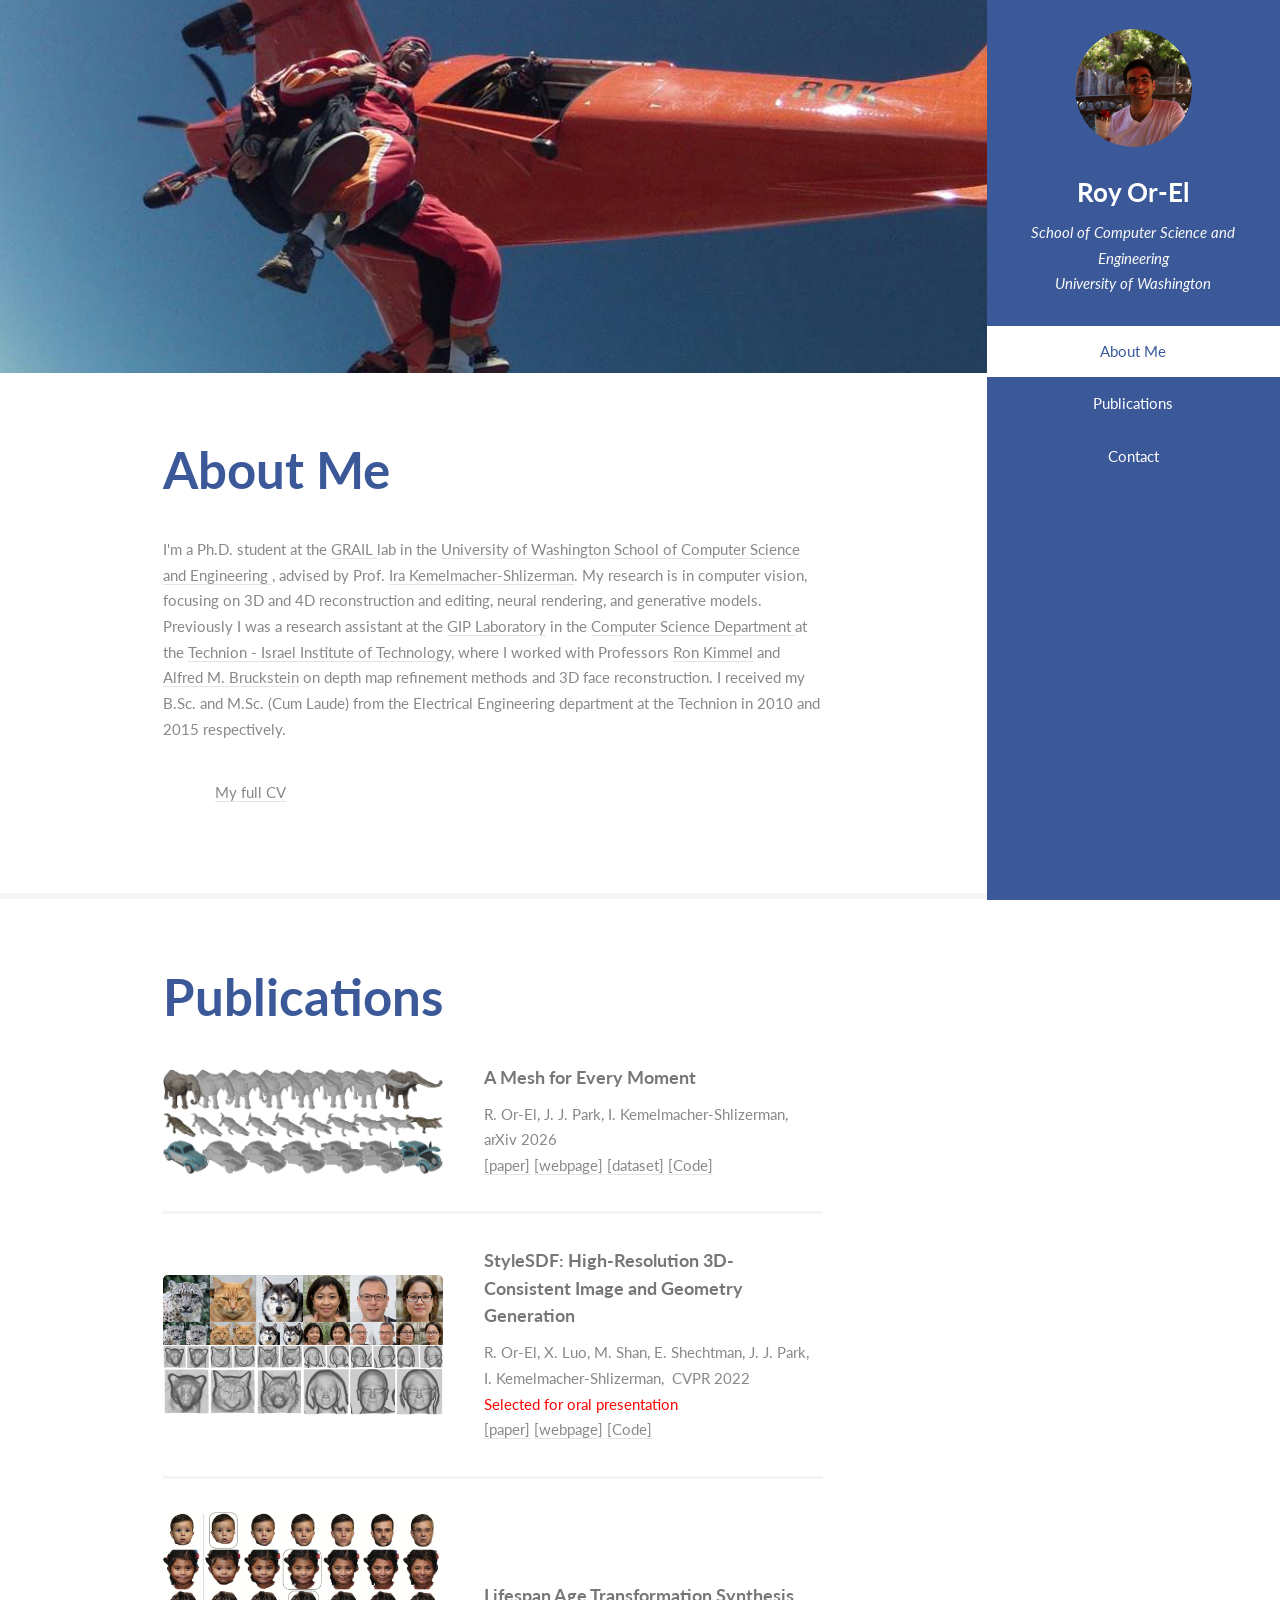
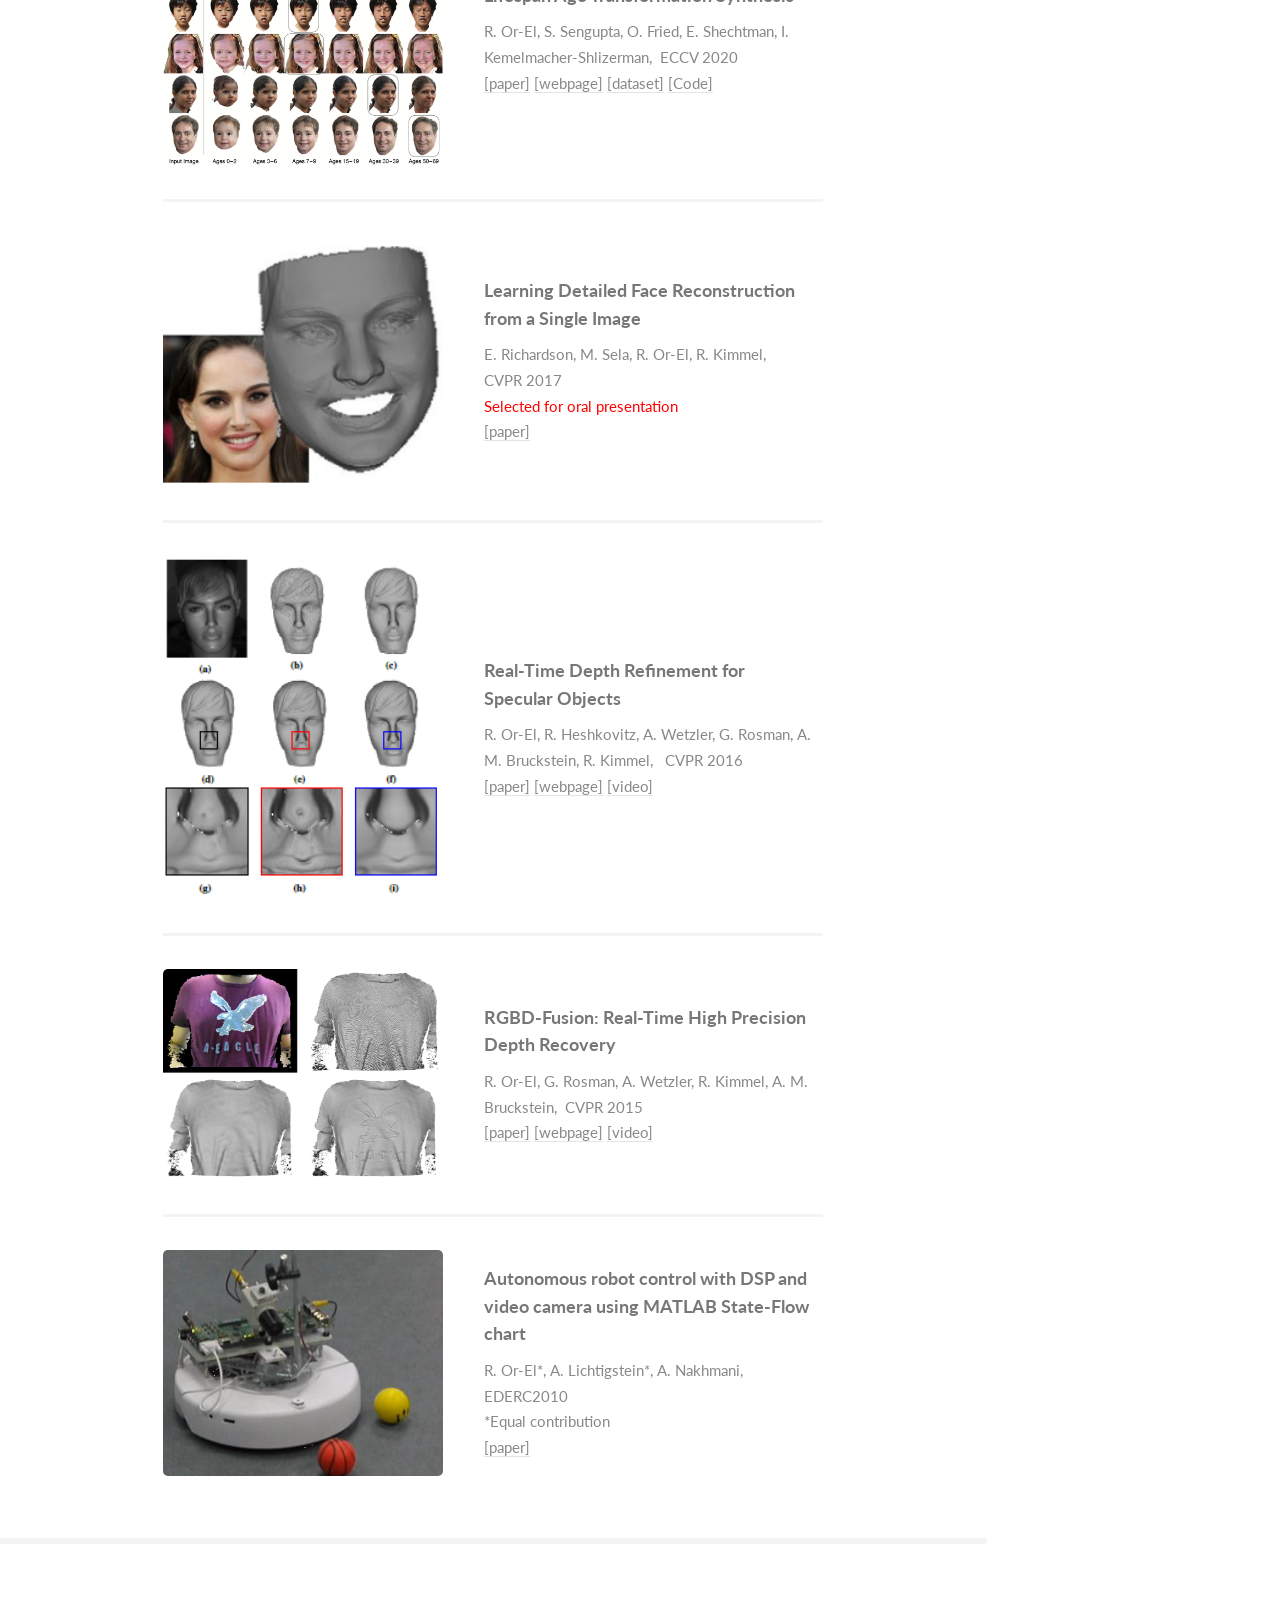
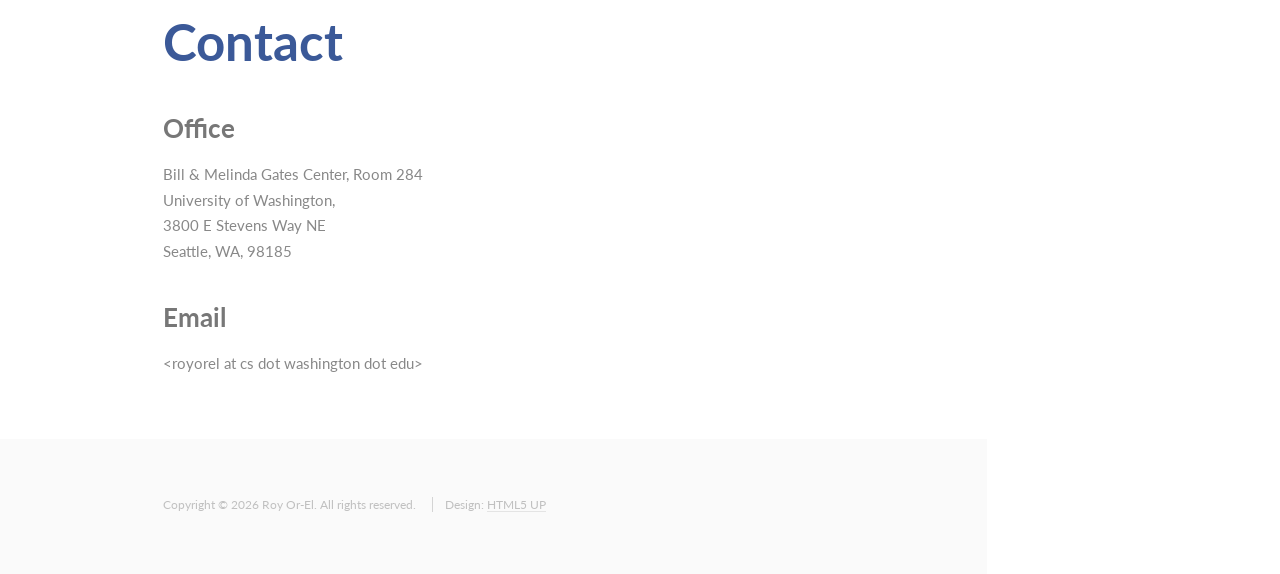
==== index.html @ 31221e4d "Personal website, moved from homes.cs.washington.edu/~royorel" ====
<!DOCTYPE HTML>
<!--
	Read Only by HTML5 UP
	html5up.net | @ajlkn
	Free for personal and commercial use under the CCA 3.0 license (html5up.net/license)
-->
<html>
	<head>
        <title>Roy Or-El</title>
        <meta charset="utf-8" />
		<meta name="viewport" content="width=device-width, initial-scale=1, user-scalable=no" />
		<link rel="stylesheet" href="assets/css/main.css" />
	</head>
    <body class="is-preload">

        <!-- Header -->
			<section id="header">
				<header>
					<span class="image avatar"><img src="images/profile2.jpg" alt="" /></span>
					<h1 id="logo"><a href="#">Roy Or-El</a></h1>
					<p>School of Computer Science and Engineering<br>
                       University of Washington</p>
				</header>
				<nav id="nav">
					<ul>
						<li><a href="#one" class="active">About Me</a></li>
                        <li><a href="#two">Publications</a></li>
                        <li><a href="#three">Contact</a></li>
					</ul>
				</nav>
				<footer>
					<ul class="icons">
                        <li><a target="_blank" href="https://twitter.com/royorel" class="icon brands fa-twitter"><span class="label">Twitter</span></a></li>
                        <li><a target="_blank" href="https://www.linkedin.com/in/roy-or-el-6ba819b3/" class="icon brands fa-linkedin"><span class="label">LinkedIn</span></a></li>
                        <li><a target="_blank" href="https://github.com/royorel" class="icon brands fa-github"><span class="label">Github</span></a></li>
					</ul>
				</footer>
			</section>

		<!-- Wrapper -->
			<div id="wrapper">

				<!-- Main -->
					<div id="main">

						<!-- One -->
							<section id="one">
                                <div class="container">
                                  <header class="major">
                                    <h2>About Me</h2>
                                  </header>
                                  <p>I'm a Ph.D. student at the <a target="_blank" href="http://grail.cs.washington.edu/">GRAIL </a> lab in the <a target="_blank" href="https://www.cs.washington.edu/">
                                    University of Washington School of Computer Science and Engineering </a>,
                                    advised by Prof. <a target="_blank" href="https://www.irakemelmacher.com/">Ira Kemelmacher-Shlizerman</a>.
                                    My research is in computer vision, focusing on 3D and 4D reconstruction and editing, neural rendering, and generative models.
                                    Previously I was a research assistant at the <a target="_blank" href="http://gip.cs.technion.ac.il/">GIP Laboratory</a>
                                    in the <a target="_blank" href="http://www.cs.technion.ac.il/">Computer Science Department </a>
                                    at the <a target="_blank" href="http://www.technion.ac.il/">Technion - Israel Institute of Technology</a>,
                                    where I worked with Professors <a target="_blank" href="http://www.cs.technion.ac.il/%7Eron/">Ron Kimmel</a>
                                    and <a target="_blank" href="http://www.cs.technion.ac.il/%7Efreddy/">Alfred M. Bruckstein</a>
                                    on depth map refinement methods and 3D face reconstruction. I received my B.Sc. and M.Sc. (Cum Laude) from the Electrical Engineering department at the
                                    Technion in 2010 and 2015 respectively.</p>
                                  <ul class="feature-icons">
                                    <li style="width: 776px;" class="fa-file-pdf-o"><a target="_blank"

                                        title="CV" href="files/roy_or_el_cv.pdf">My full CV</a></li>
                                  </ul>
                                </div>
							</section>

						<!-- Two -->
							<section id="two">
                                <div class="container">
                                  <header class="major">
                                    <h2>Publications</h2>
                                  </header>
                                  <div class="features" >
                                      <article> <a target="_blank" href="https://arxiv.org/abs/2611.34939" class="image" >
                                        <img src="images/memo.png" alt=""></a>
                                        <div class="inner">
                                          <h4> A Mesh for Every Moment</h4>
                                          <p> R. Or-El, J. J. Park, I. Kemelmacher-Shlizerman,&nbsp; arXiv 2026 &#13;&#10;<br>
                                            <a target="_blank" title="paper" href="https://arxiv.org/abs/2611.34939">[paper]</a>
                                            <a target="_blank" title="Webpage" href="https://memo-4d.github.io/">[webpage]</a>
                                            <a target="_blank" title="Dataset" href="https://github.com/royorel/Blender-Moments">[dataset]</a>
                                            <a target="_blank" title="Code" href="https://github.com/royorel/MEMO">[Code]</a>
                                          </p>
                                        </div>
                                      </article>

                                      <article> <a target="_blank" href="files/stylesdf.pdf" class="image" >
                                        <img src="images/stylesdf.png" alt=""></a>
                                        <div class="inner">
                                          <h4> StyleSDF: High-Resolution 3D-Consistent Image and Geometry Generation</h4>
                                          <p> R. Or-El, X. Luo, M. Shan, E. Shechtman, J. J. Park, I. Kemelmacher-Shlizerman,&nbsp; CVPR 2022 &#13;&#10;<br>
											  <span style="color:#FF0000">Selected for oral presentation</span> <br>
                                            <a target="_blank" title="paper" href="files/stylesdf.pdf">[paper]</a>
                                            <a target="_blank" title="Webpage" href="https://stylesdf.github.io/">[webpage]</a>
                                            <a target="_blank" title="Code" href="https://github.com/royorel/StyleSDF">[Code]</a>
                                          </p>
                                        </div>
                                      </article>

                                      <article> <a target="_blank" href="files/Lifespan_Age_Transformation_Synthesis.pdf" class="image" >
                                        <img src="images/age_synthesis.png" alt=""></a>
                                        <div class="inner">
                                          <h4> Lifespan Age Transformation Synthesis</h4>
                                          <p> R. Or-El, S. Sengupta, O. Fried, E. Shechtman, I. Kemelmacher-Shlizerman,&nbsp; ECCV 2020 &#13;&#10;<br>
                                            <a target="_blank" title="paper" href="files/Lifespan_Age_Transformation_Synthesis.pdf">[paper]</a>
                                            <a target="_blank" title="Webpage" href="https://grail.cs.washington.edu/projects/lifespan_age_transformation_synthesis/">[webpage]</a>
                                            <a target="_blank" title="Dataset" href="https://github.com/royorel/FFHQ-Aging-Dataset">[dataset]</a>
                                            <a target="_blank" title="Code" href="https://github.com/royorel/Lifespan_Age_Transformation_Synthesis">[Code]</a>
                                          </p>
                                        </div>
                                      </article>

                                    <article> <a target="_blank" href="files/learning-detailed-face_cvpr.pdf" class="image" >
                                      <img src="images/learning-detailed-face_cvpr.png" alt=""></a>
                                      <div class="inner">
                                        <h4> Learning Detailed Face Reconstruction from a Single Image</h4>
                                        <p> E. Richardson, M. Sela, R. Or-El, R. Kimmel, &nbsp; CVPR 2017 &#13;&#10;<br>
                                          <span style="color:#FF0000">Selected for oral presentation</span> <br>
                                          <a target="_blank" title="paper" href="files/learning-detailed-face_cvpr.pdf">[paper]</a>
                                        </p>
                                      </div>
                                    </article>
                                    <article> <a target="_blank" href="files/specular_depth_refinement.pdf" class="image">
                                      <img src="images/specular_depth_refinement.png" alt=""></a>
                                      <div class="inner">
                                        <h4> Real-Time Depth Refinement for Specular Objects</h4>
                                        <p> R. Or-El, R. Heshkovitz, A. Wetzler, G. Rosman, A. M. Bruckstein, R.
                                          Kimmel, &nbsp; CVPR 2016<br>
                                          <a target="_blank" title="paper" href="files/specular_depth_refinement.pdf">[paper]</a>
                                          <a target="_blank" title="Webpage" href="https://cs.technion.ac.il/%7Eroyorel/specular_depth_refinement.html">[webpage]</a>
                                          <a target="_blank" title="Video" href="https://www.youtube.com/watch?v=hoIKMitKom0">[video]</a>
                                        </p>
                                      </div>
                                    </article>
                                    <article> <a target="_blank" href="files/0577.pdf" class="image">
                                      <img src="images/rgbd_fusion.png" alt=""></a>
                                      <div class="inner">
                                        <h4> RGBD-Fusion: Real-Time High Precision Depth Recovery</h4>
                                        <p> R. Or-El, G. Rosman, A. Wetzler, R. Kimmel, A. M. Bruckstein,&nbsp; CVPR 2015<br>
                                          <a target="_blank" title="paper" href="files/0577.pdf">[paper]</a>
                                          <a target="_blank" title="Webpage" href="https://cs.technion.ac.il/%7Eroyorel/rgbd_fusion.html">[webpage]</a>
                                          <a target="_blank" title="Video" href="https://www.youtube.com/watch?v=5nLnOTyrd-s">[video]</a>
                                        </p>
                                      </div>
                                    </article>
                                    <article> <a target="_blank" href="files/Autonomous_Robot_Control.pdf" class="image">
                                      <img src="images/robot.png" alt=""></a>
                                      <div class="inner">
                                        <h4> Autonomous robot control with DSP and video camera using MATLAB State-Flow chart</h4>
                                        <p> R. Or-El*, A. Lichtigstein*, A. Nakhmani,&nbsp; EDERC2010<br>
                                          *Equal contribution<br>
                                          <a target="_blank" href="files/Autonomous_Robot_Control.pdf">[paper]</a>
                                        </p>
                                      </div>
                                    </article>
                                  </div>
                                </div>
							</section>

						<!-- Three -->
							<section id="three">
                                <div class="container">
                                  <header class="major">
                                    <h2>Contact</h2>
                                  </header>
                                  <h3>Office</h3>
                                  <p>Bill & Melinda Gates Center, Room 284<br>
                                    University of Washington,<br>
                                    3800 E Stevens Way NE<br>
                                    Seattle, WA, 98185 <br>
                                  <h3>Email</h3>
                                  <p>&lt;royorel at cs dot washington dot edu&gt;<br>
                                </div>
							</section>
					</div>

				<!-- Footer -->
					<section id="footer">
						<div class="container">
							<ul class="copyright">
								<li>Copyright © 2026 Roy Or-El. All rights reserved.</li>
                                <li>Design: <a href="http://html5up.net">HTML5 UP</a></li>
							</ul>
						</div>
					</section>

			</div>

		<!-- Scripts -->
			<script src="assets/js/jquery.min.js"></script>
			<script src="assets/js/jquery.scrollex.min.js"></script>
			<script src="assets/js/jquery.scrolly.min.js"></script>
			<script src="assets/js/browser.min.js"></script>
			<script src="assets/js/breakpoints.min.js"></script>
			<script src="assets/js/util.js"></script>
			<script src="assets/js/main.js"></script>

	</body>
</html>
---- assets/css/main.css ----
@import url("fontawesome-all.min.css");
@import url("https://fonts.googleapis.com/css?family=Lato:400,400italic,700,700italic|Source+Code+Pro:400");

/*
	Read Only by HTML5 UP
	html5up.net | @ajlkn
	Free for personal and commercial use under the CCA 3.0 license (html5up.net/license)
*/

html, body, div, span, applet, object,
iframe, h1, h2, h3, h4, h5, h6, p, blockquote,
pre, a, abbr, acronym, address, big, cite,
code, del, dfn, em, img, ins, kbd, q, s, samp,
small, strike, strong, sub, sup, tt, var, b,
u, i, center, dl, dt, dd, ol, ul, li, fieldset,
form, label, legend, table, caption, tbody,
tfoot, thead, tr, th, td, article, aside,
canvas, details, embed, figure, figcaption,
footer, header, hgroup, menu, nav, output, ruby,
section, summary, time, mark, audio, video {
	margin: 0;
	padding: 0;
	border: 0;
	font-size: 100%;
	font: inherit;
	vertical-align: baseline;}

article, aside, details, figcaption, figure,
footer, header, hgroup, menu, nav, section {
	display: block;}

body {
	line-height: 1;
}

ol, ul {
	list-style: none;
}

blockquote, q {
	quotes: none;
}

	blockquote:before, blockquote:after, q:before, q:after {
		content: '';
		content: none;
	}

table {
	border-collapse: collapse;
	border-spacing: 0;
}

body {
	-webkit-text-size-adjust: none;
}

mark {
	background-color: transparent;
	color: inherit;
}

input::-moz-focus-inner {
	border: 0;
	padding: 0;
}

input, select, textarea {
	-moz-appearance: none;
	-webkit-appearance: none;
	-ms-appearance: none;
	appearance: none;
}

/* Basic */

	html {
		box-sizing: border-box;
	}

	*, *:before, *:after {
		box-sizing: inherit;
	}

	body {
		background: #fff;
	}

		body.is-preload *, body.is-preload *:before, body.is-preload *:after {
			-moz-animation: none !important;
			-webkit-animation: none !important;
			-ms-animation: none !important;
			animation: none !important;
			-moz-transition: none !important;
			-webkit-transition: none !important;
			-ms-transition: none !important;
			transition: none !important;
		}

	body, input, select, textarea {
		color: #888;
		font-family: "Lato", sans-serif;
		font-size: 16pt;
		font-weight: 400;
		line-height: 1.75em;
	}

	a {
		-moz-transition: color 0.2s ease-in-out, border-color 0.2s ease-in-out;
		-webkit-transition: color 0.2s ease-in-out, border-color 0.2s ease-in-out;
		-ms-transition: color 0.2s ease-in-out, border-color 0.2s ease-in-out;
		transition: color 0.2s ease-in-out, border-color 0.2s ease-in-out;
		border-bottom: solid 1px #e4e4e4;
		color: inherit;
		text-decoration: none;
	}

		a:hover {
			border-bottom-color: transparent;
			color: #3b5998 !important; /*#4acaa8*/
		}

	strong, b {
		color: #777;
		font-weight: 700;
	}

	em, i {
		font-style: italic;
	}

	p {
		margin: 0 0 2.25em 0;
	}

	h1, h2, h3, h4, h5, h6 {
		color: #777;
		font-weight: 700;
		line-height: 1em;
		margin: 0 0 0.5625em 0;
	}

		h1 a, h2 a, h3 a, h4 a, h5 a, h6 a {
			border: 0;
			color: inherit;
			text-decoration: none;
		}

	h2 {
		font-size: 2em;
		line-height: 1.5em;
	}

	h3 {
		font-size: 1.75em;
		line-height: 1.5em;
	}

	h4 {
		font-size: 1.25em;
		line-height: 1.5em;
	}

	h5 {
		font-size: 0.9em;
		line-height: 1.5em;
	}

	h6 {
		font-size: 0.7em;
		line-height: 1.5em;
	}

	sub {
		font-size: 0.8em;
		position: relative;
		top: 0.5em;
	}

	sup {
		font-size: 0.8em;
		position: relative;
		top: -0.5em;
	}

	hr {
		border: 0;
		border-bottom: solid 2px #f4f4f4;
		margin: 2.25em 0;
	}

		hr.major {
			margin: 3.375em 0;
		}

	blockquote {
		border-left: solid 8px #e4e4e4;
		font-style: italic;
		margin: 0 0 2.25em 0;
		padding: 0.5em 0 0.5em 2em;
	}

	code {
		background: #555;
		border-radius: 5px;
		color: #fff;
		font-family: "Source Code Pro", monospace;
		font-size: 0.9em;
		margin: 0 0.25em;
		padding: 0.25em 0.65em;
	}

	pre {
		font-family: "Source Code Pro", monospace;
		font-size: 0.9em;
		margin: 0 0 2.25em 0;
	}

		pre code {
			-webkit-overflow-scrolling: touch;
			display: block;
			line-height: 1.5em;
			overflow-x: auto;
			padding: 1em 1.5em;
		}

	.align-left {
		text-align: left;
	}

	.align-center {
		text-align: center;
	}

	.align-right {
		text-align: right;
	}

/* Row */

	.row {
		display: flex;
		flex-wrap: wrap;
		box-sizing: border-box;
		align-items: stretch;
	}

		.row > * {
			box-sizing: border-box;
		}

		.row.gtr-uniform > * > :last-child {
			margin-bottom: 0;
		}

		.row.aln-left {
			justify-content: flex-start;
		}

		.row.aln-center {
			justify-content: center;
		}

		.row.aln-right {
			justify-content: flex-end;
		}

		.row.aln-top {
			align-items: flex-start;
		}

		.row.aln-middle {
			align-items: center;
		}

		.row.aln-bottom {
			align-items: flex-end;
		}

		.row > .imp {
			order: -1;
		}

		.row > .col-1 {
			width: 8.33333%;
		}

		.row > .off-1 {
			margin-left: 8.33333%;
		}

		.row > .col-2 {
			width: 16.66667%;
		}

		.row > .off-2 {
			margin-left: 16.66667%;
		}

		.row > .col-3 {
			width: 25%;
		}

		.row > .off-3 {
			margin-left: 25%;
		}

		.row > .col-4 {
			width: 33.33333%;
		}

		.row > .off-4 {
			margin-left: 33.33333%;
		}

		.row > .col-5 {
			width: 41.66667%;
		}

		.row > .off-5 {
			margin-left: 41.66667%;
		}

		.row > .col-6 {
			width: 50%;
		}

		.row > .off-6 {
			margin-left: 50%;
		}

		.row > .col-7 {
			width: 58.33333%;
		}

		.row > .off-7 {
			margin-left: 58.33333%;
		}

		.row > .col-8 {
			width: 66.66667%;
		}

		.row > .off-8 {
			margin-left: 66.66667%;
		}

		.row > .col-9 {
			width: 75%;
		}

		.row > .off-9 {
			margin-left: 75%;
		}

		.row > .col-10 {
			width: 83.33333%;
		}

		.row > .off-10 {
			margin-left: 83.33333%;
		}

		.row > .col-11 {
			width: 91.66667%;
		}

		.row > .off-11 {
			margin-left: 91.66667%;
		}

		.row > .col-12 {
			width: 100%;
		}

		.row > .off-12 {
			margin-left: 100%;
		}

		.row.gtr-0 {
			margin-top: 0;
			margin-left: 0em;
		}

			.row.gtr-0 > * {
				padding: 0 0 0 0em;
			}

			.row.gtr-0.gtr-uniform {
				margin-top: 0em;
			}

				.row.gtr-0.gtr-uniform > * {
					padding-top: 0em;
				}

		.row.gtr-25 {
			margin-top: 0;
			margin-left: -0.5em;
		}

			.row.gtr-25 > * {
				padding: 0 0 0 0.5em;
			}

			.row.gtr-25.gtr-uniform {
				margin-top: -0.5em;
			}

				.row.gtr-25.gtr-uniform > * {
					padding-top: 0.5em;
				}

		.row.gtr-50 {
			margin-top: 0;
			margin-left: -1em;
		}

			.row.gtr-50 > * {
				padding: 0 0 0 1em;
			}

			.row.gtr-50.gtr-uniform {
				margin-top: -1em;
			}

				.row.gtr-50.gtr-uniform > * {
					padding-top: 1em;
				}

		.row {
			margin-top: 0;
			margin-left: -2em;
		}

			.row > * {
				padding: 0 0 0 2em;
			}

			.row.gtr-uniform {
				margin-top: -2em;
			}

				.row.gtr-uniform > * {
					padding-top: 2em;
				}

		.row.gtr-150 {
			margin-top: 0;
			margin-left: -3em;
		}

			.row.gtr-150 > * {
				padding: 0 0 0 3em;
			}

			.row.gtr-150.gtr-uniform {
				margin-top: -3em;
			}

				.row.gtr-150.gtr-uniform > * {
					padding-top: 3em;
				}

		.row.gtr-200 {
			margin-top: 0;
			margin-left: -4em;
		}

			.row.gtr-200 > * {
				padding: 0 0 0 4em;
			}

			.row.gtr-200.gtr-uniform {
				margin-top: -4em;
			}

				.row.gtr-200.gtr-uniform > * {
					padding-top: 4em;
				}

		@media screen and (max-width: 1680px) {

			.row {
				display: flex;
				flex-wrap: wrap;
				box-sizing: border-box;
				align-items: stretch;
			}

				.row > * {
					box-sizing: border-box;
				}

				.row.gtr-uniform > * > :last-child {
					margin-bottom: 0;
				}

				.row.aln-left {
					justify-content: flex-start;
				}

				.row.aln-center {
					justify-content: center;
				}

				.row.aln-right {
					justify-content: flex-end;
				}

				.row.aln-top {
					align-items: flex-start;
				}

				.row.aln-middle {
					align-items: center;
				}

				.row.aln-bottom {
					align-items: flex-end;
				}

				.row > .imp-xlarge {
					order: -1;
				}

				.row > .col-1-xlarge {
					width: 8.33333%;
				}

				.row > .off-1-xlarge {
					margin-left: 8.33333%;
				}

				.row > .col-2-xlarge {
					width: 16.66667%;
				}

				.row > .off-2-xlarge {
					margin-left: 16.66667%;
				}

				.row > .col-3-xlarge {
					width: 25%;
				}

				.row > .off-3-xlarge {
					margin-left: 25%;
				}

				.row > .col-4-xlarge {
					width: 33.33333%;
				}

				.row > .off-4-xlarge {
					margin-left: 33.33333%;
				}

				.row > .col-5-xlarge {
					width: 41.66667%;
				}

				.row > .off-5-xlarge {
					margin-left: 41.66667%;
				}

				.row > .col-6-xlarge {
					width: 50%;
				}

				.row > .off-6-xlarge {
					margin-left: 50%;
				}

				.row > .col-7-xlarge {
					width: 58.33333%;
				}

				.row > .off-7-xlarge {
					margin-left: 58.33333%;
				}

				.row > .col-8-xlarge {
					width: 66.66667%;
				}

				.row > .off-8-xlarge {
					margin-left: 66.66667%;
				}

				.row > .col-9-xlarge {
					width: 75%;
				}

				.row > .off-9-xlarge {
					margin-left: 75%;
				}

				.row > .col-10-xlarge {
					width: 83.33333%;
				}

				.row > .off-10-xlarge {
					margin-left: 83.33333%;
				}

				.row > .col-11-xlarge {
					width: 91.66667%;
				}

				.row > .off-11-xlarge {
					margin-left: 91.66667%;
				}

				.row > .col-12-xlarge {
					width: 100%;
				}

				.row > .off-12-xlarge {
					margin-left: 100%;
				}

				.row.gtr-0 {
					margin-top: 0;
					margin-left: 0em;
				}

					.row.gtr-0 > * {
						padding: 0 0 0 0em;
					}

					.row.gtr-0.gtr-uniform {
						margin-top: 0em;
					}

						.row.gtr-0.gtr-uniform > * {
							padding-top: 0em;
						}

				.row.gtr-25 {
					margin-top: 0;
					margin-left: -0.5em;
				}

					.row.gtr-25 > * {
						padding: 0 0 0 0.5em;
					}

					.row.gtr-25.gtr-uniform {
						margin-top: -0.5em;
					}

						.row.gtr-25.gtr-uniform > * {
							padding-top: 0.5em;
						}

				.row.gtr-50 {
					margin-top: 0;
					margin-left: -1em;
				}

					.row.gtr-50 > * {
						padding: 0 0 0 1em;
					}

					.row.gtr-50.gtr-uniform {
						margin-top: -1em;
					}

						.row.gtr-50.gtr-uniform > * {
							padding-top: 1em;
						}

				.row {
					margin-top: 0;
					margin-left: -2em;
				}

					.row > * {
						padding: 0 0 0 2em;
					}

					.row.gtr-uniform {
						margin-top: -2em;
					}

						.row.gtr-uniform > * {
							padding-top: 2em;
						}

				.row.gtr-150 {
					margin-top: 0;
					margin-left: -3em;
				}

					.row.gtr-150 > * {
						padding: 0 0 0 3em;
					}

					.row.gtr-150.gtr-uniform {
						margin-top: -3em;
					}

						.row.gtr-150.gtr-uniform > * {
							padding-top: 3em;
						}

				.row.gtr-200 {
					margin-top: 0;
					margin-left: -4em;
				}

					.row.gtr-200 > * {
						padding: 0 0 0 4em;
					}

					.row.gtr-200.gtr-uniform {
						margin-top: -4em;
					}

						.row.gtr-200.gtr-uniform > * {
							padding-top: 4em;
						}

		}

		@media screen and (max-width: 1280px) {

			.row {
				display: flex;
				flex-wrap: wrap;
				box-sizing: border-box;
				align-items: stretch;
			}

				.row > * {
					box-sizing: border-box;
				}

				.row.gtr-uniform > * > :last-child {
					margin-bottom: 0;
				}

				.row.aln-left {
					justify-content: flex-start;
				}

				.row.aln-center {
					justify-content: center;
				}

				.row.aln-right {
					justify-content: flex-end;
				}

				.row.aln-top {
					align-items: flex-start;
				}

				.row.aln-middle {
					align-items: center;
				}

				.row.aln-bottom {
					align-items: flex-end;
				}

				.row > .imp-large {
					order: -1;
				}

				.row > .col-1-large {
					width: 8.33333%;
				}

				.row > .off-1-large {
					margin-left: 8.33333%;
				}

				.row > .col-2-large {
					width: 16.66667%;
				}

				.row > .off-2-large {
					margin-left: 16.66667%;
				}

				.row > .col-3-large {
					width: 25%;
				}

				.row > .off-3-large {
					margin-left: 25%;
				}

				.row > .col-4-large {
					width: 33.33333%;
				}

				.row > .off-4-large {
					margin-left: 33.33333%;
				}

				.row > .col-5-large {
					width: 41.66667%;
				}

				.row > .off-5-large {
					margin-left: 41.66667%;
				}

				.row > .col-6-large {
					width: 50%;
				}

				.row > .off-6-large {
					margin-left: 50%;
				}

				.row > .col-7-large {
					width: 58.33333%;
				}

				.row > .off-7-large {
					margin-left: 58.33333%;
				}

				.row > .col-8-large {
					width: 66.66667%;
				}

				.row > .off-8-large {
					margin-left: 66.66667%;
				}

				.row > .col-9-large {
					width: 75%;
				}

				.row > .off-9-large {
					margin-left: 75%;
				}

				.row > .col-10-large {
					width: 83.33333%;
				}

				.row > .off-10-large {
					margin-left: 83.33333%;
				}

				.row > .col-11-large {
					width: 91.66667%;
				}

				.row > .off-11-large {
					margin-left: 91.66667%;
				}

				.row > .col-12-large {
					width: 100%;
				}

				.row > .off-12-large {
					margin-left: 100%;
				}

				.row.gtr-0 {
					margin-top: 0;
					margin-left: 0em;
				}

					.row.gtr-0 > * {
						padding: 0 0 0 0em;
					}

					.row.gtr-0.gtr-uniform {
						margin-top: 0em;
					}

						.row.gtr-0.gtr-uniform > * {
							padding-top: 0em;
						}

				.row.gtr-25 {
					margin-top: 0;
					margin-left: -0.375em;
				}

					.row.gtr-25 > * {
						padding: 0 0 0 0.375em;
					}

					.row.gtr-25.gtr-uniform {
						margin-top: -0.375em;
					}

						.row.gtr-25.gtr-uniform > * {
							padding-top: 0.375em;
						}

				.row.gtr-50 {
					margin-top: 0;
					margin-left: -0.75em;
				}

					.row.gtr-50 > * {
						padding: 0 0 0 0.75em;
					}

					.row.gtr-50.gtr-uniform {
						margin-top: -0.75em;
					}

						.row.gtr-50.gtr-uniform > * {
							padding-top: 0.75em;
						}

				.row {
					margin-top: 0;
					margin-left: -1.5em;
				}

					.row > * {
						padding: 0 0 0 1.5em;
					}

					.row.gtr-uniform {
						margin-top: -1.5em;
					}

						.row.gtr-uniform > * {
							padding-top: 1.5em;
						}

				.row.gtr-150 {
					margin-top: 0;
					margin-left: -2.25em;
				}

					.row.gtr-150 > * {
						padding: 0 0 0 2.25em;
					}

					.row.gtr-150.gtr-uniform {
						margin-top: -2.25em;
					}

						.row.gtr-150.gtr-uniform > * {
							padding-top: 2.25em;
						}

				.row.gtr-200 {
					margin-top: 0;
					margin-left: -3em;
				}

					.row.gtr-200 > * {
						padding: 0 0 0 3em;
					}

					.row.gtr-200.gtr-uniform {
						margin-top: -3em;
					}

						.row.gtr-200.gtr-uniform > * {
							padding-top: 3em;
						}

		}

		@media screen and (max-width: 1024px) {

			.row {
				display: flex;
				flex-wrap: wrap;
				box-sizing: border-box;
				align-items: stretch;
			}

				.row > * {
					box-sizing: border-box;
				}

				.row.gtr-uniform > * > :last-child {
					margin-bottom: 0;
				}

				.row.aln-left {
					justify-content: flex-start;
				}

				.row.aln-center {
					justify-content: center;
				}

				.row.aln-right {
					justify-content: flex-end;
				}

				.row.aln-top {
					align-items: flex-start;
				}

				.row.aln-middle {
					align-items: center;
				}

				.row.aln-bottom {
					align-items: flex-end;
				}

				.row > .imp-medium {
					order: -1;
				}

				.row > .col-1-medium {
					width: 8.33333%;
				}

				.row > .off-1-medium {
					margin-left: 8.33333%;
				}

				.row > .col-2-medium {
					width: 16.66667%;
				}

				.row > .off-2-medium {
					margin-left: 16.66667%;
				}

				.row > .col-3-medium {
					width: 25%;
				}

				.row > .off-3-medium {
					margin-left: 25%;
				}

				.row > .col-4-medium {
					width: 33.33333%;
				}

				.row > .off-4-medium {
					margin-left: 33.33333%;
				}

				.row > .col-5-medium {
					width: 41.66667%;
				}

				.row > .off-5-medium {
					margin-left: 41.66667%;
				}

				.row > .col-6-medium {
					width: 50%;
				}

				.row > .off-6-medium {
					margin-left: 50%;
				}

				.row > .col-7-medium {
					width: 58.33333%;
				}

				.row > .off-7-medium {
					margin-left: 58.33333%;
				}

				.row > .col-8-medium {
					width: 66.66667%;
				}

				.row > .off-8-medium {
					margin-left: 66.66667%;
				}

				.row > .col-9-medium {
					width: 75%;
				}

				.row > .off-9-medium {
					margin-left: 75%;
				}

				.row > .col-10-medium {
					width: 83.33333%;
				}

				.row > .off-10-medium {
					margin-left: 83.33333%;
				}

				.row > .col-11-medium {
					width: 91.66667%;
				}

				.row > .off-11-medium {
					margin-left: 91.66667%;
				}

				.row > .col-12-medium {
					width: 100%;
				}

				.row > .off-12-medium {
					margin-left: 100%;
				}

				.row.gtr-0 {
					margin-top: 0;
					margin-left: 0em;
				}

					.row.gtr-0 > * {
						padding: 0 0 0 0em;
					}

					.row.gtr-0.gtr-uniform {
						margin-top: 0em;
					}

						.row.gtr-0.gtr-uniform > * {
							padding-top: 0em;
						}

				.row.gtr-25 {
					margin-top: 0;
					margin-left: -0.375em;
				}

					.row.gtr-25 > * {
						padding: 0 0 0 0.375em;
					}

					.row.gtr-25.gtr-uniform {
						margin-top: -0.375em;
					}

						.row.gtr-25.gtr-uniform > * {
							padding-top: 0.375em;
						}

				.row.gtr-50 {
					margin-top: 0;
					margin-left: -0.75em;
				}

					.row.gtr-50 > * {
						padding: 0 0 0 0.75em;
					}

					.row.gtr-50.gtr-uniform {
						margin-top: -0.75em;
					}

						.row.gtr-50.gtr-uniform > * {
							padding-top: 0.75em;
						}

				.row {
					margin-top: 0;
					margin-left: -1.5em;
				}

					.row > * {
						padding: 0 0 0 1.5em;
					}

					.row.gtr-uniform {
						margin-top: -1.5em;
					}

						.row.gtr-uniform > * {
							padding-top: 1.5em;
						}

				.row.gtr-150 {
					margin-top: 0;
					margin-left: -2.25em;
				}

					.row.gtr-150 > * {
						padding: 0 0 0 2.25em;
					}

					.row.gtr-150.gtr-uniform {
						margin-top: -2.25em;
					}

						.row.gtr-150.gtr-uniform > * {
							padding-top: 2.25em;
						}

				.row.gtr-200 {
					margin-top: 0;
					margin-left: -3em;
				}

					.row.gtr-200 > * {
						padding: 0 0 0 3em;
					}

					.row.gtr-200.gtr-uniform {
						margin-top: -3em;
					}

						.row.gtr-200.gtr-uniform > * {
							padding-top: 3em;
						}

		}

		@media screen and (max-width: 736px) {

			.row {
				display: flex;
				flex-wrap: wrap;
				box-sizing: border-box;
				align-items: stretch;
			}

				.row > * {
					box-sizing: border-box;
				}

				.row.gtr-uniform > * > :last-child {
					margin-bottom: 0;
				}

				.row.aln-left {
					justify-content: flex-start;
				}

				.row.aln-center {
					justify-content: center;
				}

				.row.aln-right {
					justify-content: flex-end;
				}

				.row.aln-top {
					align-items: flex-start;
				}

				.row.aln-middle {
					align-items: center;
				}

				.row.aln-bottom {
					align-items: flex-end;
				}

				.row > .imp-small {
					order: -1;
				}

				.row > .col-1-small {
					width: 8.33333%;
				}

				.row > .off-1-small {
					margin-left: 8.33333%;
				}

				.row > .col-2-small {
					width: 16.66667%;
				}

				.row > .off-2-small {
					margin-left: 16.66667%;
				}

				.row > .col-3-small {
					width: 25%;
				}

				.row > .off-3-small {
					margin-left: 25%;
				}

				.row > .col-4-small {
					width: 33.33333%;
				}

				.row > .off-4-small {
					margin-left: 33.33333%;
				}

				.row > .col-5-small {
					width: 41.66667%;
				}

				.row > .off-5-small {
					margin-left: 41.66667%;
				}

				.row > .col-6-small {
					width: 50%;
				}

				.row > .off-6-small {
					margin-left: 50%;
				}

				.row > .col-7-small {
					width: 58.33333%;
				}

				.row > .off-7-small {
					margin-left: 58.33333%;
				}

				.row > .col-8-small {
					width: 66.66667%;
				}

				.row > .off-8-small {
					margin-left: 66.66667%;
				}

				.row > .col-9-small {
					width: 75%;
				}

				.row > .off-9-small {
					margin-left: 75%;
				}

				.row > .col-10-small {
					width: 83.33333%;
				}

				.row > .off-10-small {
					margin-left: 83.33333%;
				}

				.row > .col-11-small {
					width: 91.66667%;
				}

				.row > .off-11-small {
					margin-left: 91.66667%;
				}

				.row > .col-12-small {
					width: 100%;
				}

				.row > .off-12-small {
					margin-left: 100%;
				}

				.row.gtr-0 {
					margin-top: 0;
					margin-left: 0em;
				}

					.row.gtr-0 > * {
						padding: 0 0 0 0em;
					}

					.row.gtr-0.gtr-uniform {
						margin-top: 0em;
					}

						.row.gtr-0.gtr-uniform > * {
							padding-top: 0em;
						}

				.row.gtr-25 {
					margin-top: 0;
					margin-left: -0.3125em;
				}

					.row.gtr-25 > * {
						padding: 0 0 0 0.3125em;
					}

					.row.gtr-25.gtr-uniform {
						margin-top: -0.3125em;
					}

						.row.gtr-25.gtr-uniform > * {
							padding-top: 0.3125em;
						}

				.row.gtr-50 {
					margin-top: 0;
					margin-left: -0.625em;
				}

					.row.gtr-50 > * {
						padding: 0 0 0 0.625em;
					}

					.row.gtr-50.gtr-uniform {
						margin-top: -0.625em;
					}

						.row.gtr-50.gtr-uniform > * {
							padding-top: 0.625em;
						}

				.row {
					margin-top: 0;
					margin-left: -1.25em;
				}

					.row > * {
						padding: 0 0 0 1.25em;
					}

					.row.gtr-uniform {
						margin-top: -1.25em;
					}

						.row.gtr-uniform > * {
							padding-top: 1.25em;
						}

				.row.gtr-150 {
					margin-top: 0;
					margin-left: -1.875em;
				}

					.row.gtr-150 > * {
						padding: 0 0 0 1.875em;
					}

					.row.gtr-150.gtr-uniform {
						margin-top: -1.875em;
					}

						.row.gtr-150.gtr-uniform > * {
							padding-top: 1.875em;
						}

				.row.gtr-200 {
					margin-top: 0;
					margin-left: -2.5em;
				}

					.row.gtr-200 > * {
						padding: 0 0 0 2.5em;
					}

					.row.gtr-200.gtr-uniform {
						margin-top: -2.5em;
					}

						.row.gtr-200.gtr-uniform > * {
							padding-top: 2.5em;
						}

		}

		@media screen and (max-width: 480px) {

			.row {
				display: flex;
				flex-wrap: wrap;
				box-sizing: border-box;
				align-items: stretch;
			}

				.row > * {
					box-sizing: border-box;
				}

				.row.gtr-uniform > * > :last-child {
					margin-bottom: 0;
				}

				.row.aln-left {
					justify-content: flex-start;
				}

				.row.aln-center {
					justify-content: center;
				}

				.row.aln-right {
					justify-content: flex-end;
				}

				.row.aln-top {
					align-items: flex-start;
				}

				.row.aln-middle {
					align-items: center;
				}

				.row.aln-bottom {
					align-items: flex-end;
				}

				.row > .imp-xsmall {
					order: -1;
				}

				.row > .col-1-xsmall {
					width: 8.33333%;
				}

				.row > .off-1-xsmall {
					margin-left: 8.33333%;
				}

				.row > .col-2-xsmall {
					width: 16.66667%;
				}

				.row > .off-2-xsmall {
					margin-left: 16.66667%;
				}

				.row > .col-3-xsmall {
					width: 25%;
				}

				.row > .off-3-xsmall {
					margin-left: 25%;
				}

				.row > .col-4-xsmall {
					width: 33.33333%;
				}

				.row > .off-4-xsmall {
					margin-left: 33.33333%;
				}

				.row > .col-5-xsmall {
					width: 41.66667%;
				}

				.row > .off-5-xsmall {
					margin-left: 41.66667%;
				}

				.row > .col-6-xsmall {
					width: 50%;
				}

				.row > .off-6-xsmall {
					margin-left: 50%;
				}

				.row > .col-7-xsmall {
					width: 58.33333%;
				}

				.row > .off-7-xsmall {
					margin-left: 58.33333%;
				}

				.row > .col-8-xsmall {
					width: 66.66667%;
				}

				.row > .off-8-xsmall {
					margin-left: 66.66667%;
				}

				.row > .col-9-xsmall {
					width: 75%;
				}

				.row > .off-9-xsmall {
					margin-left: 75%;
				}

				.row > .col-10-xsmall {
					width: 83.33333%;
				}

				.row > .off-10-xsmall {
					margin-left: 83.33333%;
				}

				.row > .col-11-xsmall {
					width: 91.66667%;
				}

				.row > .off-11-xsmall {
					margin-left: 91.66667%;
				}

				.row > .col-12-xsmall {
					width: 100%;
				}

				.row > .off-12-xsmall {
					margin-left: 100%;
				}

				.row.gtr-0 {
					margin-top: 0;
					margin-left: 0em;
				}

					.row.gtr-0 > * {
						padding: 0 0 0 0em;
					}

					.row.gtr-0.gtr-uniform {
						margin-top: 0em;
					}

						.row.gtr-0.gtr-uniform > * {
							padding-top: 0em;
						}

				.row.gtr-25 {
					margin-top: 0;
					margin-left: -0.3125em;
				}

					.row.gtr-25 > * {
						padding: 0 0 0 0.3125em;
					}

					.row.gtr-25.gtr-uniform {
						margin-top: -0.3125em;
					}

						.row.gtr-25.gtr-uniform > * {
							padding-top: 0.3125em;
						}

				.row.gtr-50 {
					margin-top: 0;
					margin-left: -0.625em;
				}

					.row.gtr-50 > * {
						padding: 0 0 0 0.625em;
					}

					.row.gtr-50.gtr-uniform {
						margin-top: -0.625em;
					}

						.row.gtr-50.gtr-uniform > * {
							padding-top: 0.625em;
						}

				.row {
					margin-top: 0;
					margin-left: -1.25em;
				}

					.row > * {
						padding: 0 0 0 1.25em;
					}

					.row.gtr-uniform {
						margin-top: -1.25em;
					}

						.row.gtr-uniform > * {
							padding-top: 1.25em;
						}

				.row.gtr-150 {
					margin-top: 0;
					margin-left: -1.875em;
				}

					.row.gtr-150 > * {
						padding: 0 0 0 1.875em;
					}

					.row.gtr-150.gtr-uniform {
						margin-top: -1.875em;
					}

						.row.gtr-150.gtr-uniform > * {
							padding-top: 1.875em;
						}

				.row.gtr-200 {
					margin-top: 0;
					margin-left: -2.5em;
				}

					.row.gtr-200 > * {
						padding: 0 0 0 2.5em;
					}

					.row.gtr-200.gtr-uniform {
						margin-top: -2.5em;
					}

						.row.gtr-200.gtr-uniform > * {
							padding-top: 2.5em;
						}

		}

/* Container */

	.container {
		margin: 0 auto;
		max-width: calc(100% - 4.5em);
		width: 45em;
	}

		.container.xsmall {
			width: 11.25em;
		}

		.container.small {
			width: 22.5em;
		}

		.container.medium {
			width: 33.75em;
		}

		.container.large {
			width: 56.25em;
		}

		.container.xlarge {
			width: 67.5em;
		}

		.container.max {
			width: 100%;
		}

		@media screen and (max-width: 1024px) {

			.container {
				width: 100% !important;
			}

		}

		@media screen and (max-width: 480px) {

			.container {
				max-width: calc(100% - 3.375em);
			}

		}

/* Section/Article */

	section.special, article.special {
		text-align: center;
	}

	header p {
		color: #aaa;
		position: relative;
		margin: 0 0 1.6875em 0;
	}

	header h2 + p {
		font-size: 1.25em;
		margin-top: -0.5em;
		line-height: 1.5em;
	}

	header h3 + p {
		font-size: 1.1em;
		margin-top: -0.35em;
		line-height: 1.5em;
	}

	header h4 + p,
	header h5 + p,
	header h6 + p {
		font-size: 0.9em;
		margin-top: -0.25em;
		line-height: 1.5em;
	}

	header.major h2 {
		color: #3b5998; /*#4acaa8*/
		font-size: 3.5em;
	}

		header.major h2 + p {
			color: #777;
			font-size: 1.75em;
			font-weight: 700;
			margin-top: -0.75em;
		}

/* Form */

	form {
		margin: 0 0 2.25em 0;
	}

	label {
		color: #777;
		display: block;
		font-size: 0.9em;
		font-weight: 700;
		margin: 0 0 1.125em 0;
	}

	input::-moz-focus-inner {
		border: 0;
		padding: 0;
	}

	input[type="text"],
	input[type="password"],
	input[type="email"],
	select,
	textarea {
		-moz-appearance: none;
		-webkit-appearance: none;
		-ms-appearance: none;
		appearance: none;
		border-radius: 5px;
		border: none;
		border: solid 2px #e4e4e4;
		color: inherit;
		display: block;
		outline: 0;
		padding: 0 1em;
		text-decoration: none;
		width: 100%;
	}

		input[type="text"]:invalid,
		input[type="password"]:invalid,
		input[type="email"]:invalid,
		select:invalid,
		textarea:invalid {
			box-shadow: none;
		}

		input[type="text"]:focus,
		input[type="password"]:focus,
		input[type="email"]:focus,
		select:focus,
		textarea:focus {
			border-color: #3b5998; /*#4acaa8*/
		}

	select {
		background-image: url("data:image/svg+xml;charset=utf8,%3Csvg xmlns='http://www.w3.org/2000/svg' width='40' height='40' preserveAspectRatio='none' viewBox='0 0 40 40'%3E%3Cpath d='M9.4,12.3l10.4,10.4l10.4-10.4c0.2-0.2,0.5-0.4,0.9-0.4c0.3,0,0.6,0.1,0.9,0.4l3.3,3.3c0.2,0.2,0.4,0.5,0.4,0.9 c0,0.4-0.1,0.6-0.4,0.9L20.7,31.9c-0.2,0.2-0.5,0.4-0.9,0.4c-0.3,0-0.6-0.1-0.9-0.4L4.3,17.3c-0.2-0.2-0.4-0.5-0.4-0.9 c0-0.4,0.1-0.6,0.4-0.9l3.3-3.3c0.2-0.2,0.5-0.4,0.9-0.4S9.1,12.1,9.4,12.3z' fill='%23e4e4e4' /%3E%3C/svg%3E");
		background-size: 1.25em;
		background-repeat: no-repeat;
		background-position: calc(100% - 1em) center;
		height: 2.75em;
		padding-right: 2.75em;
		text-overflow: ellipsis;
	}

		select option {
			color: #777;
			background: #fff;
		}

		select:focus::-ms-value {
			background-color: transparent;
		}

		select::-ms-expand {
			display: none;
		}

	input[type="text"],
	input[type="password"],
	input[type="email"],
	select {
		height: 2.75em;
	}

	textarea {
		padding: 0.75em 1em;
	}

	input[type="checkbox"],
	input[type="radio"] {
		-moz-appearance: none;
		-webkit-appearance: none;
		-ms-appearance: none;
		appearance: none;
		display: block;
		float: left;
		margin-right: -2em;
		opacity: 0;
		width: 1em;
		z-index: -1;
	}

		input[type="checkbox"] + label,
		input[type="radio"] + label {
			text-decoration: none;
			color: #888;
			cursor: pointer;
			display: inline-block;
			font-size: 1em;
			font-weight: 400;
			padding-left: 2.4em;
			padding-right: 0.75em;
			position: relative;
		}

			input[type="checkbox"] + label:before,
			input[type="radio"] + label:before {
				-moz-osx-font-smoothing: grayscale;
				-webkit-font-smoothing: antialiased;
				display: inline-block;
				font-style: normal;
				font-variant: normal;
				text-rendering: auto;
				line-height: 1;
				text-transform: none !important;
				font-family: 'Font Awesome 5 Free';
				font-weight: 900;
			}

			input[type="checkbox"] + label:before,
			input[type="radio"] + label:before {
				background: #fafafa;
				border-radius: 5px;
				border: solid 2px #e4e4e4;
				content: '';
				display: inline-block;
				font-size: 0.8em;
				height: 2.0625em;
				left: 0;
				line-height: 2.0625em;
				position: absolute;
				text-align: center;
				top: 0;
				width: 2.0625em;
			}

		input[type="checkbox"]:checked + label:before,
		input[type="radio"]:checked + label:before {
			background: #989898;
			border-color: #989898;
			color: #ffffff;
			content: '\f00c';
		}

		input[type="checkbox"]:focus + label:before,
		input[type="radio"]:focus + label:before {
			border-color: #3b5998; /*#4acaa8*/
		}

	input[type="checkbox"] + label:before {
		border-radius: 5px;
	}

	input[type="radio"] + label:before {
		border-radius: 100%;
	}

	::-webkit-input-placeholder {
		color: #aaa !important;
		font-style: italic;
		opacity: 1.0;
	}

	:-moz-placeholder {
		color: #aaa !important;
		font-style: italic;
		opacity: 1.0;
	}

	::-moz-placeholder {
		color: #aaa !important;
		font-style: italic;
		opacity: 1.0;
	}

	:-ms-input-placeholder {
		color: #aaa !important;
		font-style: italic;
		opacity: 1.0;
	}

/* Box */

	.box {
		border-radius: 5px;
		border: solid 2px #e4e4e4;
		margin-bottom: 2.25em;
		padding: 1.5em;
	}

		.box > :last-child,
		.box > :last-child > :last-child,
		.box > :last-child > :last-child > :last-child {
			margin-bottom: 0;
		}

		.box.alt {
			border: 0;
			border-radius: 0;
			padding: 0;
		}

/* Icon */

	.icon {
		text-decoration: none;
		border-bottom: none;
		position: relative;
	}

		.icon:before {
			-moz-osx-font-smoothing: grayscale;
			-webkit-font-smoothing: antialiased;
			display: inline-block;
			font-style: normal;
			font-variant: normal;
			text-rendering: auto;
			line-height: 1;
			text-transform: none !important;
			font-family: 'Font Awesome 5 Free';
			font-weight: 400;
		}

		.icon > .label {
			display: none;
		}

		.icon:before {
			line-height: inherit;
		}

		.icon.solid:before {
			font-weight: 900;
		}

		.icon.brands:before {
			font-family: 'Font Awesome 5 Brands';
		}

/* Image */

	.image {
		border-radius: 5px;
		border: 0;
		display: inline-block;
		position: relative;
	}

		.image[data-position] img {
			-moz-object-fit: cover;
			-webkit-object-fit: cover;
			-ms-object-fit: cover;
			object-fit: cover;
			display: block;
			position: absolute;
			top: 0;
			left: 0;
			width: 100%;
			height: 100%;
		}

		.image[data-position="top left"] img {
			-moz-object-position: top left;
			-webkit-object-position: top left;
			-ms-object-position: top left;
			object-position: top left;
		}

		.image[data-position="top"] img {
			-moz-object-position: top;
			-webkit-object-position: top;
			-ms-object-position: top;
			object-position: top;
		}

		.image[data-position="top right"] img {
			-moz-object-position: top right;
			-webkit-object-position: top right;
			-ms-object-position: top right;
			object-position: top right;
		}

		.image[data-position="right"] img {
			-moz-object-position: right;
			-webkit-object-position: right;
			-ms-object-position: right;
			object-position: right;
		}

		.image[data-position="bottom right"] img {
			-moz-object-position: bottom right;
			-webkit-object-position: bottom right;
			-ms-object-position: bottom right;
			object-position: bottom right;
		}

		.image[data-position="bottom"] img {
			-moz-object-position: bottom;
			-webkit-object-position: bottom;
			-ms-object-position: bottom;
			object-position: bottom;
		}

		.image[data-position="bottom left"] img {
			-moz-object-position: bottom left;
			-webkit-object-position: bottom left;
			-ms-object-position: bottom left;
			object-position: bottom left;
		}

		.image[data-position="left"] img {
			-moz-object-position: left;
			-webkit-object-position: left;
			-ms-object-position: left;
			object-position: left;
		}

		.image[data-position="center"] img {
			-moz-object-position: center;
			-webkit-object-position: center;
			-ms-object-position: center;
			object-position: center;
		}

		.image[data-position="25% 25%"] img {
			-moz-object-position: 25% 25%;
			-webkit-object-position: 25% 25%;
			-ms-object-position: 25% 25%;
			object-position: 25% 25%;
		}

		.image[data-position="75% 25%"] img {
			-moz-object-position: 75% 25%;
			-webkit-object-position: 75% 25%;
			-ms-object-position: 75% 25%;
			object-position: 75% 25%;
		}

		.image[data-position="75% 75%"] img {
			-moz-object-position: 75% 75%;
			-webkit-object-position: 75% 75%;
			-ms-object-position: 75% 75%;
			object-position: 75% 75%;
		}

		.image[data-position="25% 75%"] img {
			-moz-object-position: 25% 75%;
			-webkit-object-position: 25% 75%;
			-ms-object-position: 25% 75%;
			object-position: 25% 75%;
		}

		.image img {
			border-radius: 5px;
			display: block;
		}

		.image.left {
			float: left;
			margin: 0 2.5em 2em 0;
			top: 0.25em;
		}

		.image.right {
			float: right;
			margin: 0 0 2em 2.5em;
			top: 0.25em;
		}

		.image.fit {
			display: block;
			margin: 0 0 2.25em 0;
			width: 100%;
		}

			.image.fit img {
				display: block;
				width: 100%;
			}

		.image.avatar {
			border-radius: 100%;
			overflow: hidden;
		}

			.image.avatar img {
				border-radius: 100%;
				display: block;
				width: 100%;
			}

		.image.main {
			display: block;
			height: 20em;
			border-radius: 0;
		}

			.image.main img {
				border-radius: 0;
			}

/* List */

	ol {
		list-style: decimal;
		margin: 0 0 2.25em 0;
		padding-left: 1.25em;
	}

		ol li {
			padding-left: 0.25em;
		}

	ul {
		list-style: disc;
		margin: 0 0 2.25em 0;
		padding-left: 1em;
	}

		ul li {
			padding-left: 0.5em;
		}

		ul.alt {
			list-style: none;
			padding-left: 0;
		}

			ul.alt li {
				border-top: solid 2px #f4f4f4;
				padding: 0.5em 0;
			}

				ul.alt li:first-child {
					border-top: 0;
					padding-top: 0;
				}

	dl {
		margin: 0 0 2.25em 0;
	}

/* Actions */

	ul.actions {
		display: -moz-flex;
		display: -webkit-flex;
		display: -ms-flex;
		display: flex;
		cursor: default;
		list-style: none;
		margin-left: -1.125em;
		padding-left: 0;
	}

		ul.actions li {
			padding: 0 0 0 1.125em;
			vertical-align: middle;
		}

		ul.actions.special {
			-moz-justify-content: center;
			-webkit-justify-content: center;
			-ms-justify-content: center;
			justify-content: center;
			width: 100%;
			margin-left: 0;
		}

			ul.actions.special li:first-child {
				padding-left: 0;
			}

		ul.actions.stacked {
			-moz-flex-direction: column;
			-webkit-flex-direction: column;
			-ms-flex-direction: column;
			flex-direction: column;
			margin-left: 0;
		}

			ul.actions.stacked li {
				padding: 1.125em 0 0 0;
			}

				ul.actions.stacked li:first-child {
					padding-top: 0;
				}

		ul.actions.fit {
			width: calc(100% + 1.125em);
		}

			ul.actions.fit li {
				-moz-flex-grow: 1;
				-webkit-flex-grow: 1;
				-ms-flex-grow: 1;
				flex-grow: 1;
				-moz-flex-shrink: 1;
				-webkit-flex-shrink: 1;
				-ms-flex-shrink: 1;
				flex-shrink: 1;
				width: 100%;
			}

				ul.actions.fit li > * {
					width: 100%;
				}

			ul.actions.fit.stacked {
				width: 100%;
			}

		@media screen and (max-width: 480px) {

			ul.actions:not(.fixed) {
				-moz-flex-direction: column;
				-webkit-flex-direction: column;
				-ms-flex-direction: column;
				flex-direction: column;
				margin-left: 0;
				width: 100% !important;
			}

				ul.actions:not(.fixed) li {
					-moz-flex-grow: 1;
					-webkit-flex-grow: 1;
					-ms-flex-grow: 1;
					flex-grow: 1;
					-moz-flex-shrink: 1;
					-webkit-flex-shrink: 1;
					-ms-flex-shrink: 1;
					flex-shrink: 1;
					padding: 1.125em 0 0 0;
					text-align: center;
					width: 100%;
				}

					ul.actions:not(.fixed) li > * {
						width: 100%;
					}

					ul.actions:not(.fixed) li:first-child {
						padding-top: 0;
					}

					ul.actions:not(.fixed) li input[type="submit"],
					ul.actions:not(.fixed) li input[type="reset"],
					ul.actions:not(.fixed) li input[type="button"],
					ul.actions:not(.fixed) li button,
					ul.actions:not(.fixed) li .button {
						width: 100%;
					}

						ul.actions:not(.fixed) li input[type="submit"].icon:before,
						ul.actions:not(.fixed) li input[type="reset"].icon:before,
						ul.actions:not(.fixed) li input[type="button"].icon:before,
						ul.actions:not(.fixed) li button.icon:before,
						ul.actions:not(.fixed) li .button.icon:before {
							margin-left: -0.5rem;
						}

		}

/* Feature Icons */

	ul.feature-icons {
		list-style: none;
		padding-left: 0;
	}

		ul.feature-icons li {
			text-decoration: none;
			display: inline-block;
			margin: 0 0 1.6875em 0;
			padding: 0.35em 0 0 3.5em;
			position: relative;
			vertical-align: top;
			width: 48%;
		}

			ul.feature-icons li:before {
				-moz-osx-font-smoothing: grayscale;
				-webkit-font-smoothing: antialiased;
				display: inline-block;
				font-style: normal;
				font-variant: normal;
				text-rendering: auto;
				line-height: 1;
				text-transform: none !important;
				font-family: 'Font Awesome 5 Free';
				font-weight: 400;
			}

			ul.feature-icons li:before {
				background: #3b5998; /*#4acaa8*/
				border-radius: 100%;
				color: #ffffff;
				display: block;
				height: 2.5em;
				left: 0;
				line-height: 2.5em;
				position: absolute;
				text-align: center;
				top: 0;
				width: 2.5em;
			}

/* Icons */

	ul.icons {
		cursor: default;
		list-style: none;
		padding-left: 0;
	}

		ul.icons li {
			display: inline-block;
			padding: 0 1em 0 0;
		}

			ul.icons li:last-child {
				padding-right: 0 !important;
			}

			ul.icons li .icon:before {
				font-size: 1.25em;
			}

/* Table */

	.table-wrapper {
		-webkit-overflow-scrolling: touch;
		overflow-x: auto;
	}

	table {
		margin: 0 0 2.25em 0;
		width: 100%;
	}

		table tbody tr {
			border: solid 2px #f4f4f4;
			border-left: 0;
			border-right: 0;
		}

			table tbody tr:nth-child(2n + 1) {
				background-color: #fafafa;
			}

		table td {
			padding: 0.75em 0.75em;
		}

		table th {
			color: #777;
			font-size: 0.9em;
			font-weight: 700;
			padding: 0 0.75em 0.75em 0.75em;
			text-align: left;
		}

		table thead {
			border-bottom: solid 4px #e4e4e4;
		}

		table tfoot {
			border-top: solid 4px #e4e4e4;
		}

		table.alt {
			border-collapse: separate;
		}

			table.alt tbody tr td {
				border: solid 2px #e4e4e4;
				border-left-width: 0;
				border-top-width: 0;
			}

				table.alt tbody tr td:first-child {
					border-left-width: 2px;
				}

			table.alt tbody tr:first-child td {
				border-top-width: 2px;
			}

			table.alt thead {
				border-bottom: 0;
			}

			table.alt tfoot {
				border-top: 0;
			}

/* Button */

	input[type="submit"],
	input[type="reset"],
	input[type="button"],
	.button {
		-moz-appearance: none;
		-webkit-appearance: none;
		-ms-appearance: none;
		appearance: none;
		-moz-transition: background-color 0.2s ease-in-out, color 0.2s ease-in-out;
		-webkit-transition: background-color 0.2s ease-in-out, color 0.2s ease-in-out;
		-ms-transition: background-color 0.2s ease-in-out, color 0.2s ease-in-out;
		transition: background-color 0.2s ease-in-out, color 0.2s ease-in-out;
		background-color: #989898;
		border-radius: 5px;
		border: 0;
		color: #ffffff !important;
		cursor: pointer;
		display: inline-block;
		font-weight: 700;
		height: 2.75em;
		line-height: 2.75em;
		padding: 0 1.5em;
		text-align: center;
		text-decoration: none;
		white-space: nowrap;
	}

		input[type="submit"]:hover,
		input[type="reset"]:hover,
		input[type="button"]:hover,
		.button:hover {
			background-color: #a5a5a5;
			color: #ffffff !important;
		}

		input[type="submit"]:active,
		input[type="reset"]:active,
		input[type="button"]:active,
		.button:active {
			background-color: #8b8b8b;
		}

		input[type="submit"].icon,
		input[type="reset"].icon,
		input[type="button"].icon,
		.button.icon {
			padding-left: 1.35em;
		}

			input[type="submit"].icon:before,
			input[type="reset"].icon:before,
			input[type="button"].icon:before,
			.button.icon:before {
				margin-right: 0.5em;
			}

		input[type="submit"].fit,
		input[type="reset"].fit,
		input[type="button"].fit,
		.button.fit {
			width: 100%;
		}

		input[type="submit"].small,
		input[type="reset"].small,
		input[type="button"].small,
		.button.small {
			font-size: 0.8em;
		}

		input[type="submit"].large,
		input[type="reset"].large,
		input[type="button"].large,
		.button.large {
			font-size: 1.35em;
		}

		input[type="submit"].alt,
		input[type="reset"].alt,
		input[type="button"].alt,
		.button.alt {
			background-color: transparent;
			box-shadow: inset 0 0 0 2px #e4e4e4;
			color: #777 !important;
		}

			input[type="submit"].alt:hover,
			input[type="reset"].alt:hover,
			input[type="button"].alt:hover,
			.button.alt:hover {
				background-color: #f4f4f4;
				color: #777 !important;
			}

			input[type="submit"].alt:active,
			input[type="reset"].alt:active,
			input[type="button"].alt:active,
			.button.alt:active {
				background-color: #eaeaea;
			}

			input[type="submit"].alt.icon:before,
			input[type="reset"].alt.icon:before,
			input[type="button"].alt.icon:before,
			.button.alt.icon:before {
				color: #aaa;
			}

		input[type="submit"].primary,
		input[type="reset"].primary,
		input[type="button"].primary,
		.button.primary {
			background-color: #3b5998; /*#4acaa8*/
			color: #ffffff !important;
		}

			input[type="submit"].primary:hover,
			input[type="reset"].primary:hover,
			input[type="button"].primary:hover,
			.button.primary:hover {
				background-color: #3b5998; /*#5ed0b1*/
			}

			input[type="submit"].primary:active,
			input[type="reset"].primary:active,
			input[type="button"].primary:active,
			.button.primary:active {
				background-color: #3b5998; /*#39c29d*/
			}

		input[type="submit"].disabled, input[type="submit"]:disabled,
		input[type="reset"].disabled,
		input[type="reset"]:disabled,
		input[type="button"].disabled,
		input[type="button"]:disabled,
		.button.disabled,
		.button:disabled {
			background-color: #888 !important;
			box-shadow: inset 0 -0.15em 0 0 rgba(0, 0, 0, 0.15);
			color: #fff !important;
			cursor: default;
			opacity: 0.25;
		}

/* Features */

	.features article {
		border-top: solid 3px #f4f4f4;
		margin-bottom: 2.25em;
		padding-top: 2.25em;
	}

		.features article:first-child {
			border-top: 0;
			padding-top: 0;
		}

		.features article .image {
			display: inline-block;
			padding-right: 2.5em;
			vertical-align: middle;
			width: 48%;
		}

			.features article .image img {
				display: block;
				width: 100%;
			}

		.features article .inner {
			display: inline-block;
			vertical-align: middle;
			width: 50%;
		}

			.features article .inner > :last-child {
				margin-bottom: 0;
			}

/* Header */

	#header {
		display: -moz-flex;
		display: -webkit-flex;
		display: -ms-flex;
		display: flex;
		-moz-flex-direction: column;
		-webkit-flex-direction: column;
		-ms-flex-direction: column;
		flex-direction: column;
		-moz-justify-content: space-between;
		-webkit-justify-content: space-between;
		-ms-justify-content: space-between;
		justify-content: space-between;
		background: #3b5998; /*#4acaa8*/
		color: #d2f2e9;
		height: 100%;
		overflow-y: auto;
		position: fixed;
		text-align: center;
		top: 0;
		width: 23em;
		right: 0;
	}

		#header h1, #header h2, #header h3, #header h4, #header h5, #header h6 {
			color: #ffffff;
		}

			#header h1 a, #header h2 a, #header h3 a, #header h4 a, #header h5 a, #header h6 a {
				color: #ffffff;
			}

		#header header p {
			color: #b7eadc;
		}

		#header a {
			color: #d2f2e9;
		}

			#header a:hover {
				color: #ffffff !important;
			}

		#header > header {
			-moz-flex-shrink: 0;
			-webkit-flex-shrink: 0;
			-ms-flex-shrink: 0;
			flex-shrink: 0;
			padding: 3em;
		}

			#header > header .avatar {
				display: block;
				margin: 0 auto 2.25em auto;
				width: 8em;
			}

			#header > header h1 {
				font-size: 1.75em;
				margin: 0;
			}

			#header > header p {
				color: #fafafa; /*#d2f2e9*/
				font-style: italic;
				margin: 1em 0 0 0;
			}

		#header > footer {
			-moz-flex-shrink: 0;
			-webkit-flex-shrink: 0;
			-ms-flex-shrink: 0;
			flex-shrink: 0;
			bottom: 0;
			left: 0;
			padding: 2em;
			width: 100%;
		}

			#header > footer .icons {
				margin: 0;
			}

				#header > footer .icons li a {
					color: #fafafa; /*#b7eadc*/
				}

		#header > nav {
			-moz-flex-grow: 1;
			-webkit-flex-grow: 1;
			-ms-flex-grow: 1;
			flex-grow: 1;
		}

			#header > nav ul {
				list-style: none;
				margin: 0;
				padding: 0;
			}

				#header > nav ul li {
					border-top: solid 2px #3b5998; /*#5ccfb1*/
					display: block;
					padding: 0;
				}

					#header > nav ul li a {
						-moz-transition: none;
						-webkit-transition: none;
						-ms-transition: none;
						transition: none;
						border: 0;
						color: #ffffff !important;
						display: block;
						padding: 0.85em 0;
						text-decoration: none;
					}

						#header > nav ul li a.active {
							background: #fff;
							color: #3b5998 !important; /*#4acaa8*/
						}

					#header > nav ul li:first-child {
						border-top: 0;
					}

/* Wrapper */

	#wrapper {
		background: #fff;
		padding-right: 23em;
	}

/* Main */

	#main > section {
		border-top: solid 6px #f4f4f4;
	}

		#main > section > .container {
			padding: 6em 0 4em 0;
		}

		#main > section:first-child {
			border-top: 0;
		}

		/* One */

			#one:before {
				background-image: url("../../images/cover1.jpg");
				background-position: center;
				background-repeat: no-repeat;
				background-size: cover;
				content: '';
				display: block;
				height: 25.4em;
				width: 100%;
			}

/* Footer */

	#footer {
		background: #fafafa;
		border-top: 0;
		color: #c0c0c0;
		overflow: hidden;
		padding: 4em 0 2em 0;
	}

		#footer .copyright {
			line-height: 1em;
			list-style: none;
			padding: 0;
		}

			#footer .copyright li {
				border-left: solid 1px #d4d4d4;
				display: inline-block;
				font-size: 0.8em;
				margin-left: 1em;
				padding-left: 1em;
			}

				#footer .copyright li:first-child {
					border-left: 0;
					margin-left: 0;
					padding-left: 0;
				}

				#footer .copyright li a {
					color: inherit;
				}

/* XLarge */

	@media screen and (max-width: 1680px) {

		/* Basic */

			body, input, select, textarea {
				font-size: 13pt;
			}

		/* Header */

			#header {
				width: 21em;
			}

				#header > header {
					padding: 2em;
				}

				#header > footer {
					padding: 1.5em;
				}

		/* Wrapper */

			#wrapper {
				padding-right: 21em;
			}

		/* Main */

			#main > section > .container {
				padding: 4em 0 2em 0;
			}

	}

/* Large */

	@media screen and (max-width: 1280px) {

		/* Basic */

			body, input, select, textarea {
				font-size: 11pt;
			}

		/* Header */

			#header {
				width: 20em;
			}

		/* Wrapper */

			#wrapper {
				padding-right: 20em;
			}

	}

/* Medium */

	#titleBar {
		display: none;
	}

	@media screen and (max-width: 1024px) {

		/* Basic */

			html, body {
				overflow-x: hidden;
			}

			body, input, select, textarea {
				font-size: 12pt;
			}

		/* Image */

			.image.left, .image.right {
				max-width: 40%;
			}

				.image.left img, .image.right img {
					width: 100%;
				}

			.image.main {
				height: 20em;
			}

		/* Header */

			#header {
				-moz-backface-visibility: hidden;
				-webkit-backface-visibility: hidden;
				-ms-backface-visibility: hidden;
				backface-visibility: hidden;
				-moz-transition: -moz-transform 0.5s ease;
				-webkit-transition: -webkit-transform 0.5s ease;
				-ms-transition: -ms-transform 0.5s ease;
				transition: transform 0.5s ease;
				display: block;
				height: 100%;
				overflow-y: auto;
				position: fixed;
				top: 0;
				width: 23em;
				z-index: 10002;
				-moz-transform: translateX(23em);
				-webkit-transform: translateX(23em);
				-ms-transform: translateX(23em);
				transform: translateX(23em);
				right: 0;
			}

				#header > footer {
					bottom: auto;
					left: auto;
					margin: 0.5em 0 0 0;
					position: relative;
					right: auto;
					top: auto;
				}

		/* Wrapper */

			#wrapper {
				-moz-backface-visibility: hidden;
				-webkit-backface-visibility: hidden;
				-ms-backface-visibility: hidden;
				backface-visibility: hidden;
				-moz-transition: -moz-transform 0.5s ease;
				-webkit-transition: -webkit-transform 0.5s ease;
				-ms-transition: -ms-transform 0.5s ease;
				transition: transform 0.5s ease;
				padding: 44px 0 1px 0;
			}

		/* Header Panel */

			#titleBar {
				-moz-backface-visibility: hidden;
				-webkit-backface-visibility: hidden;
				-ms-backface-visibility: hidden;
				backface-visibility: hidden;
				-moz-transition: -moz-transform 0.5s ease;
				-webkit-transition: -webkit-transform 0.5s ease;
				-ms-transition: -ms-transform 0.5s ease;
				transition: transform 0.5s ease;
				display: block;
				height: 44px;
				left: 0;
				position: fixed;
				top: 0;
				width: 100%;
				z-index: 10001;
				background: #222;
				color: #fff;
				min-width: 320px;
			}

				#titleBar .title {
					color: #fff;
					display: block;
					font-weight: 700;
					height: 44px;
					line-height: 44px;
					padding: 0 1em;
					width: 100%;
					text-align: left;
				}

					#titleBar .title a {
						border: 0;
						text-decoration: none;
					}

				#titleBar .toggle {
					text-decoration: none;
					height: 4em;
					position: absolute;
					top: 0;
					width: 6em;
					border: 0;
					outline: 0;
					right: 0;
				}

					#titleBar .toggle:before {
						-moz-osx-font-smoothing: grayscale;
						-webkit-font-smoothing: antialiased;
						display: inline-block;
						font-style: normal;
						font-variant: normal;
						text-rendering: auto;
						line-height: 1;
						text-transform: none !important;
						font-family: 'Font Awesome 5 Free';
						font-weight: 900;
					}

					#titleBar .toggle:before {
						background: #3b5998; /*#4acaa8*/
						color: #ffffff;
						content: '\f0c9';
						display: block;
						font-size: 18px;
						height: 44px;
						line-height: 44px;
						position: absolute;
						text-align: center;
						top: 0;
						width: 64px;
						right: 0;
					}

			body.header-visible #wrapper, body.header-visible #titleBar {
				-moz-transform: translateX(-23em);
				-webkit-transform: translateX(-23em);
				-ms-transform: translateX(-23em);
				transform: translateX(-23em);
			}

			body.header-visible #header {
				-moz-transform: translateX(0);
				-webkit-transform: translateX(0);
				-ms-transform: translateX(0);
				transform: translateX(0);
			}

	}

/* Small */

	@media screen and (max-width: 736px) {

		/* Basic */

			body, input, select, textarea {
				font-size: 12pt;
			}

			h1 br, h2 br, h3 br, h4 br, h5 br, h6 br {
				display: none;
			}

			h2 {
				font-size: 1.75em;
			}

			h3 {
				font-size: 1.5em;
			}

			h4 {
				font-size: 1em;
			}

		/* Image */

			.image.left {
				margin: 0 1.5em 1em 0;
			}

			.image.right {
				margin: 0 0 1em 1.5em;
			}

			.image.main {
				height: 12em;
			}

		/* Section/Article */

			header br {
				display: none;
			}

			header.major h2 {
				font-size: 2.5em;
			}

				header.major h2 + p {
					font-size: 1.5em;
				}

		/* Features */

			.features article .image {
				display: block;
				margin: 0 0 2.25em 0;
				padding-right: 0;
				width: 100%;
			}

			.features article .inner {
				display: block;
				width: 100%;
			}

		/* Header */

			#header {
				width: 17em;
				-moz-transform: translateX(17em);
				-webkit-transform: translateX(17em);
				-ms-transform: translateX(17em);
				transform: translateX(17em);
				right: 0;
			}

				#header > header {
					padding: 2em;
				}

					#header > header .avatar {
						margin: 0 auto 1.6875em auto;
						width: 6em;
					}

					#header > header h1 {
						font-size: 1.5em;
					}

					#header > header p {
						margin: 1em 0 0 0;
					}

				#header > footer {
					padding: 1.5em;
				}

		/* Main */

			#main > section > .container {
				padding: 2em 0 0 0;
			}

		/* Footer */

			#footer {
				text-align: center;
			}

				#footer .copyright li {
					border-left: 0;
					display: block;
					line-height: 1.75em;
					margin: 0.75em 0 0 0;
					padding-left: 0;
				}

					#footer .copyright li:first-child {
						margin-top: 0;
					}

		/* Header Panel */

			#titleBar .toggle {
				height: 4em;
				width: 6em;
			}

				#titleBar .toggle:before {
					font-size: 14px;
					width: 44px;
				}

			body.header-visible #wrapper, body.header-visible #titleBar {
				-moz-transform: translateX(-17em);
				-webkit-transform: translateX(-17em);
				-ms-transform: translateX(-17em);
				transform: translateX(-17em);
			}

	}

/* XSmall */

	@media screen and (max-width: 480px) {

		/* Basic */

			html, body {
				min-width: 320px;
			}

			body, input, select, textarea {
				font-size: 12pt;
			}

		/* List */

			ul.actions {
				margin: 0 0 2.25em 0;
			}

				ul.actions li {
					display: block;
					padding: 1.125em 0 0 0;
					text-align: center;
					width: 100%;
				}

					ul.actions li:first-child {
						padding-top: 0;
					}

					ul.actions li > * {
						width: 100%;
						margin: 0 !important;
					}

						ul.actions li > *.icon:before {
							margin-left: -2em;
						}

				ul.actions.small li {
					padding: 0.5625em 0 0 0;
				}

					ul.actions.small li:first-child {
						padding-top: 0;
					}

			ul.feature-icons li {
				display: block;
				width: 100%;
			}

		/* Button */

			input[type="submit"],
			input[type="reset"],
			input[type="button"],
			.button {
				padding: 0;
			}

	}
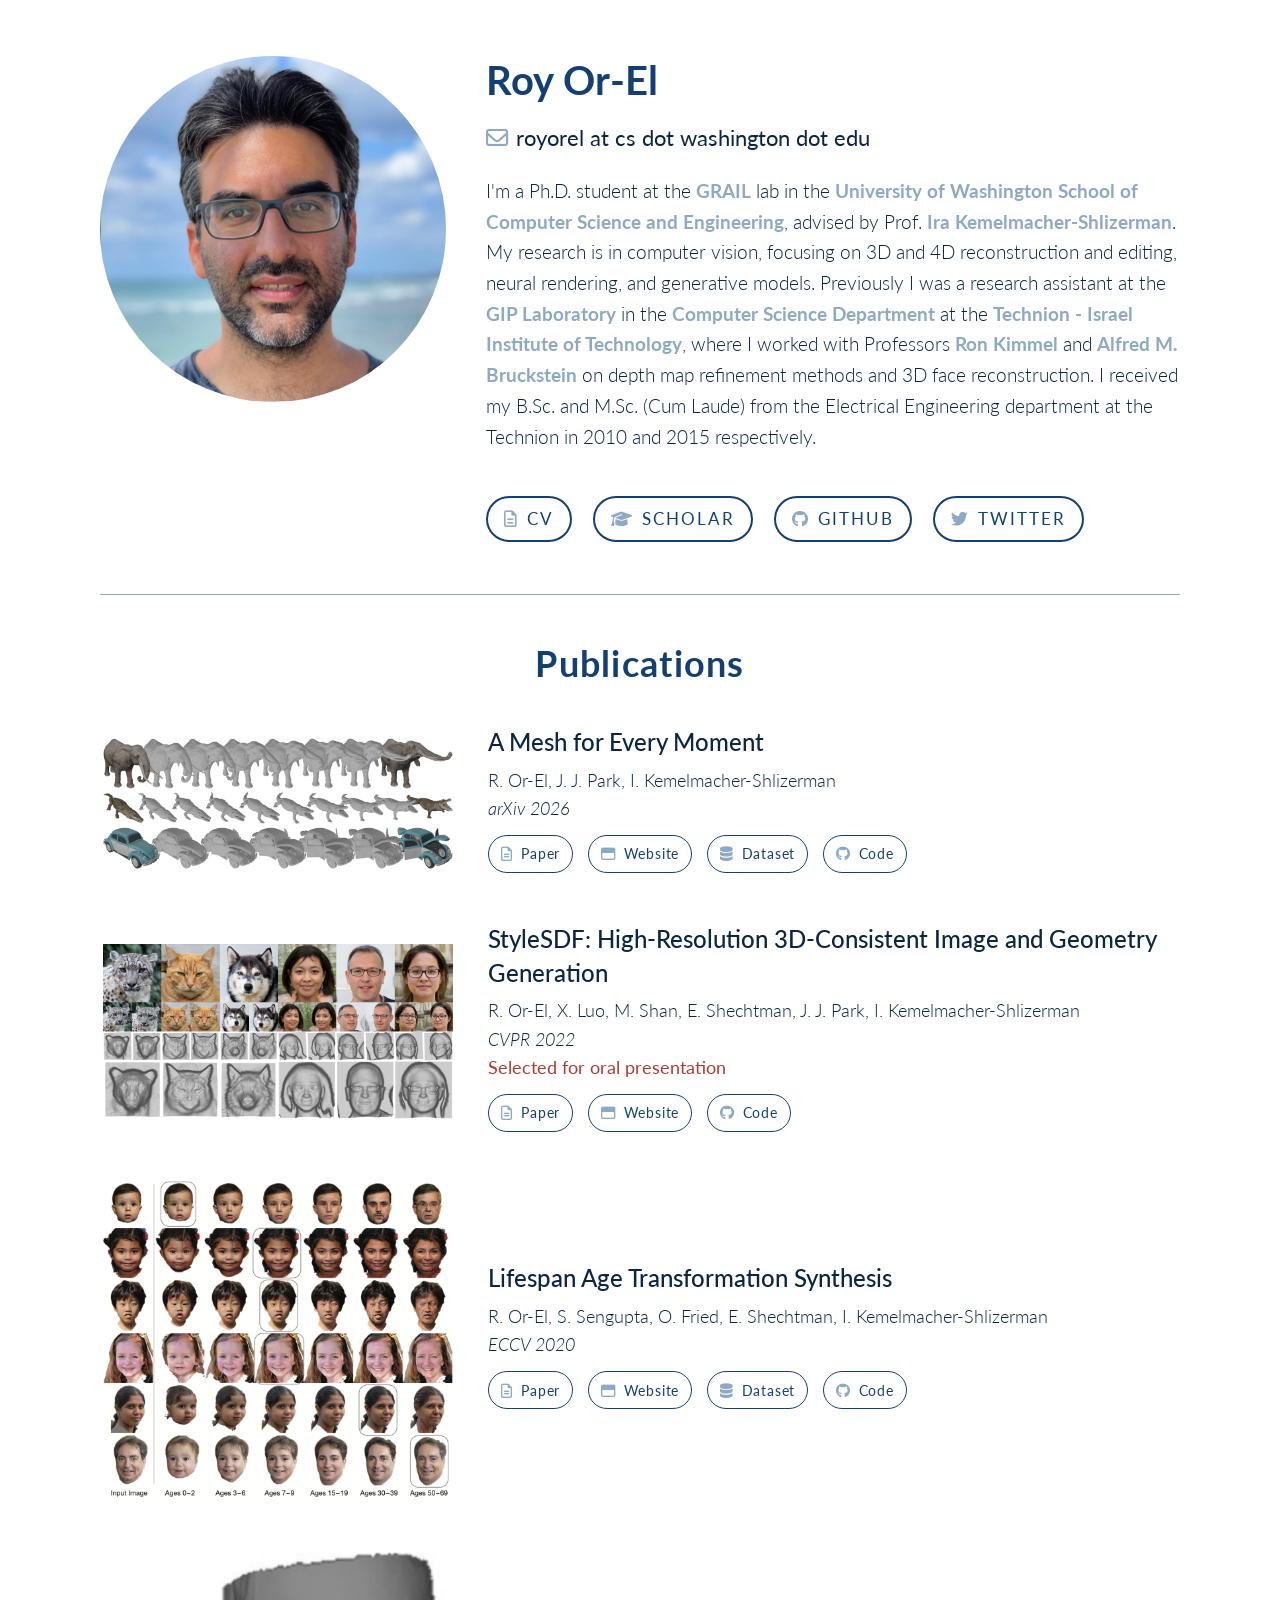
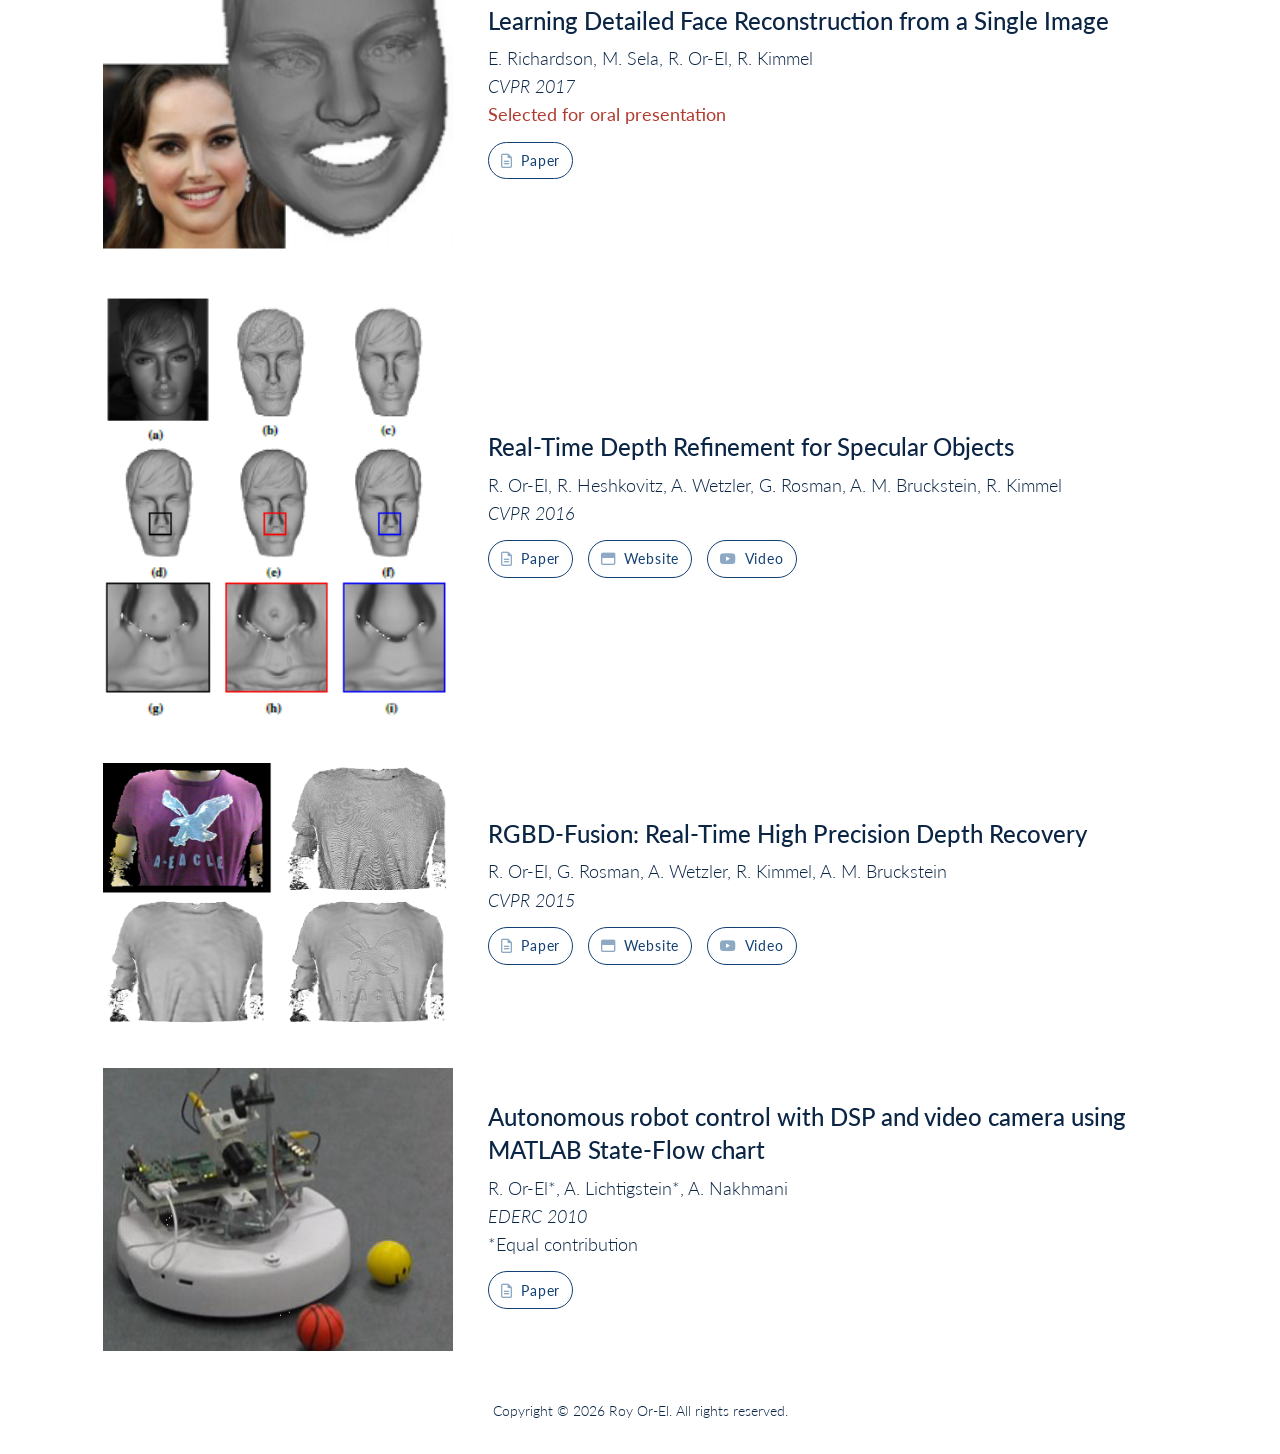
==== commit 7dc15050: "Restyle the home page" ====
--- a/index.html
+++ b/index.html
@@ -1,203 +1,126 @@
-<!DOCTYPE HTML>
-<!--
-	Read Only by HTML5 UP
-	html5up.net | @ajlkn
-	Free for personal and commercial use under the CCA 3.0 license (html5up.net/license)
--->
-<html>
-	<head>
-        <title>Roy Or-El</title>
-        <meta charset="utf-8" />
-		<meta name="viewport" content="width=device-width, initial-scale=1, user-scalable=no" />
-		<link rel="stylesheet" href="assets/css/main.css" />
-	</head>
-    <body class="is-preload">
+<!DOCTYPE html>
+<html lang="en">
+  <head>
+    <meta charset="utf-8">
+    <meta name="viewport" content="width=device-width, initial-scale=1">
+    <title>Roy Or-El</title>
+    <link rel="preconnect" href="https://fonts.googleapis.com">
+    <link rel="stylesheet" href="https://fonts.googleapis.com/css2?family=Lato:wght@300;400;500;700&display=swap">
+    <link rel="stylesheet" href="https://cdnjs.cloudflare.com/ajax/libs/font-awesome/6.5.2/css/all.min.css">
+    <link rel="stylesheet" href="site.css">
+  </head>
+  <body>
+    <main>
 
-        <!-- Header -->
-			<section id="header">
-				<header>
-					<span class="image avatar"><img src="images/profile2.jpg" alt="" /></span>
-					<h1 id="logo"><a href="#">Roy Or-El</a></h1>
-					<p>School of Computer Science and Engineering<br>
-                       University of Washington</p>
-				</header>
-				<nav id="nav">
-					<ul>
-						<li><a href="#one" class="active">About Me</a></li>
-                        <li><a href="#two">Publications</a></li>
-                        <li><a href="#three">Contact</a></li>
-					</ul>
-				</nav>
-				<footer>
-					<ul class="icons">
-                        <li><a target="_blank" href="https://twitter.com/royorel" class="icon brands fa-twitter"><span class="label">Twitter</span></a></li>
-                        <li><a target="_blank" href="https://www.linkedin.com/in/roy-or-el-6ba819b3/" class="icon brands fa-linkedin"><span class="label">LinkedIn</span></a></li>
-                        <li><a target="_blank" href="https://github.com/royorel" class="icon brands fa-github"><span class="label">Github</span></a></li>
-					</ul>
-				</footer>
-			</section>
+      <section class="intro">
+        <div class="photo"><img src="images/avatar.png" alt="Roy Or-El"></div>
+        <div class="about">
+          <h1>Roy Or-El</h1>
+          <p class="email"><i class="far fa-envelope icon"></i>royorel at cs dot washington dot edu</p>
+          <p>I'm a Ph.D. student at the <a target="_blank" href="http://grail.cs.washington.edu/">GRAIL</a> lab in the
+            <a target="_blank" href="https://www.cs.washington.edu/">University of Washington School of Computer Science and Engineering</a>,
+            advised by Prof. <a target="_blank" href="https://www.irakemelmacher.com/">Ira Kemelmacher-Shlizerman</a>.
+            My research is in computer vision, focusing on 3D and 4D reconstruction and editing, neural rendering, and generative models.
+            Previously I was a research assistant at the <a target="_blank" href="http://gip.cs.technion.ac.il/">GIP Laboratory</a>
+            in the <a target="_blank" href="http://www.cs.technion.ac.il/">Computer Science Department</a>
+            at the <a target="_blank" href="http://www.technion.ac.il/">Technion - Israel Institute of Technology</a>,
+            where I worked with Professors <a target="_blank" href="http://www.cs.technion.ac.il/%7Eron/">Ron Kimmel</a>
+            and <a target="_blank" href="http://www.cs.technion.ac.il/%7Efreddy/">Alfred M. Bruckstein</a>
+            on depth map refinement methods and 3D face reconstruction. I received my B.Sc. and M.Sc. (Cum Laude) from the Electrical Engineering department at the
+            Technion in 2010 and 2015 respectively.</p>
+          <div class="links">
+            <a class="pill" target="_blank" href="files/roy_or_el_cv.pdf"><i class="far fa-file-alt icon"></i>CV</a>
+            <a class="pill" target="_blank" href="https://scholar.google.com/citations?user=aj33FN8AAAAJ&amp;hl=en"><i class="fas fa-graduation-cap icon"></i>Scholar</a>
+            <a class="pill" target="_blank" href="https://github.com/royorel"><i class="fab fa-github icon"></i>GitHub</a>
+            <a class="pill" target="_blank" href="https://twitter.com/royorel"><i class="fab fa-twitter icon"></i>Twitter</a>
+          </div>
+        </div>
+      </section>
 
-		<!-- Wrapper -->
-			<div id="wrapper">
+      <hr>
 
-				<!-- Main -->
-					<div id="main">
+      <h2>Publications</h2>
 
-						<!-- One -->
-							<section id="one">
-                                <div class="container">
-                                  <header class="major">
-                                    <h2>About Me</h2>
-                                  </header>
-                                  <p>I'm a Ph.D. student at the <a target="_blank" href="http://grail.cs.washington.edu/">GRAIL </a> lab in the <a target="_blank" href="https://www.cs.washington.edu/">
-                                    University of Washington School of Computer Science and Engineering </a>,
-                                    advised by Prof. <a target="_blank" href="https://www.irakemelmacher.com/">Ira Kemelmacher-Shlizerman</a>.
-                                    My research is in computer vision, focusing on 3D and 4D reconstruction and editing, neural rendering, and generative models.
-                                    Previously I was a research assistant at the <a target="_blank" href="http://gip.cs.technion.ac.il/">GIP Laboratory</a>
-                                    in the <a target="_blank" href="http://www.cs.technion.ac.il/">Computer Science Department </a>
-                                    at the <a target="_blank" href="http://www.technion.ac.il/">Technion - Israel Institute of Technology</a>,
-                                    where I worked with Professors <a target="_blank" href="http://www.cs.technion.ac.il/%7Eron/">Ron Kimmel</a>
-                                    and <a target="_blank" href="http://www.cs.technion.ac.il/%7Efreddy/">Alfred M. Bruckstein</a>
-                                    on depth map refinement methods and 3D face reconstruction. I received my B.Sc. and M.Sc. (Cum Laude) from the Electrical Engineering department at the
-                                    Technion in 2010 and 2015 respectively.</p>
-                                  <ul class="feature-icons">
-                                    <li style="width: 776px;" class="fa-file-pdf-o"><a target="_blank"
+      <!-- One block per paper: thumbnail, title, authors, venue, buttons. -->
+      <article class="paper">
+        <a class="thumb" target="_blank" href="https://arxiv.org/abs/2611.34939"><img src="images/memo.png" alt=""></a>
+        <div class="body">
+          <h3>A Mesh for Every Moment</h3>
+          <p class="authors">R. Or-El, J. J. Park, I. Kemelmacher-Shlizerman<br><em>arXiv 2026</em></p>
+          <a class="pill small" target="_blank" href="https://arxiv.org/abs/2611.34939"><i class="far fa-file-alt icon"></i>Paper</a>
+          <a class="pill small" target="_blank" href="https://memo-4d.github.io/"><i class="far fa-window-maximize icon"></i>Website</a>
+          <a class="pill small" target="_blank" href="https://github.com/royorel/Blender-Moments"><i class="fas fa-database icon"></i>Dataset</a>
+          <a class="pill small" target="_blank" href="https://github.com/royorel/MEMO"><i class="fab fa-github icon"></i>Code</a>
+        </div>
+      </article>
 
-                                        title="CV" href="files/roy_or_el_cv.pdf">My full CV</a></li>
-                                  </ul>
-                                </div>
-							</section>
+      <article class="paper">
+        <a class="thumb" target="_blank" href="files/stylesdf.pdf"><img src="images/stylesdf.png" alt=""></a>
+        <div class="body">
+          <h3>StyleSDF: High-Resolution 3D-Consistent Image and Geometry Generation</h3>
+          <p class="authors">R. Or-El, X. Luo, M. Shan, E. Shechtman, J. J. Park, I. Kemelmacher-Shlizerman<br><em>CVPR 2022</em><br>
+            <span class="note">Selected for oral presentation</span></p>
+          <a class="pill small" target="_blank" href="files/stylesdf.pdf"><i class="far fa-file-alt icon"></i>Paper</a>
+          <a class="pill small" target="_blank" href="https://stylesdf.github.io/"><i class="far fa-window-maximize icon"></i>Website</a>
+          <a class="pill small" target="_blank" href="https://github.com/royorel/StyleSDF"><i class="fab fa-github icon"></i>Code</a>
+        </div>
+      </article>
 
-						<!-- Two -->
-							<section id="two">
-                                <div class="container">
-                                  <header class="major">
-                                    <h2>Publications</h2>
-                                  </header>
-                                  <div class="features" >
-                                      <article> <a target="_blank" href="https://arxiv.org/abs/2611.34939" class="image" >
-                                        <img src="images/memo.png" alt=""></a>
-                                        <div class="inner">
-                                          <h4> A Mesh for Every Moment</h4>
-                                          <p> R. Or-El, J. J. Park, I. Kemelmacher-Shlizerman,&nbsp; arXiv 2026 &#13;&#10;<br>
-                                            <a target="_blank" title="paper" href="https://arxiv.org/abs/2611.34939">[paper]</a>
-                                            <a target="_blank" title="Webpage" href="https://memo-4d.github.io/">[webpage]</a>
-                                            <a target="_blank" title="Dataset" href="https://github.com/royorel/Blender-Moments">[dataset]</a>
-                                            <a target="_blank" title="Code" href="https://github.com/royorel/MEMO">[Code]</a>
-                                          </p>
-                                        </div>
-                                      </article>
+      <article class="paper">
+        <a class="thumb" target="_blank" href="files/Lifespan_Age_Transformation_Synthesis.pdf"><img src="images/age_synthesis.png" alt=""></a>
+        <div class="body">
+          <h3>Lifespan Age Transformation Synthesis</h3>
+          <p class="authors">R. Or-El, S. Sengupta, O. Fried, E. Shechtman, I. Kemelmacher-Shlizerman<br><em>ECCV 2020</em></p>
+          <a class="pill small" target="_blank" href="files/Lifespan_Age_Transformation_Synthesis.pdf"><i class="far fa-file-alt icon"></i>Paper</a>
+          <a class="pill small" target="_blank" href="https://grail.cs.washington.edu/projects/lifespan_age_transformation_synthesis/"><i class="far fa-window-maximize icon"></i>Website</a>
+          <a class="pill small" target="_blank" href="https://github.com/royorel/FFHQ-Aging-Dataset"><i class="fas fa-database icon"></i>Dataset</a>
+          <a class="pill small" target="_blank" href="https://github.com/royorel/Lifespan_Age_Transformation_Synthesis"><i class="fab fa-github icon"></i>Code</a>
+        </div>
+      </article>
 
-                                      <article> <a target="_blank" href="files/stylesdf.pdf" class="image" >
-                                        <img src="images/stylesdf.png" alt=""></a>
-                                        <div class="inner">
-                                          <h4> StyleSDF: High-Resolution 3D-Consistent Image and Geometry Generation</h4>
-                                          <p> R. Or-El, X. Luo, M. Shan, E. Shechtman, J. J. Park, I. Kemelmacher-Shlizerman,&nbsp; CVPR 2022 &#13;&#10;<br>
-											  <span style="color:#FF0000">Selected for oral presentation</span> <br>
-                                            <a target="_blank" title="paper" href="files/stylesdf.pdf">[paper]</a>
-                                            <a target="_blank" title="Webpage" href="https://stylesdf.github.io/">[webpage]</a>
-                                            <a target="_blank" title="Code" href="https://github.com/royorel/StyleSDF">[Code]</a>
-                                          </p>
-                                        </div>
-                                      </article>
+      <article class="paper">
+        <a class="thumb" target="_blank" href="files/learning-detailed-face_cvpr.pdf"><img src="images/learning-detailed-face_cvpr.png" alt=""></a>
+        <div class="body">
+          <h3>Learning Detailed Face Reconstruction from a Single Image</h3>
+          <p class="authors">E. Richardson, M. Sela, R. Or-El, R. Kimmel<br><em>CVPR 2017</em><br>
+            <span class="note">Selected for oral presentation</span></p>
+          <a class="pill small" target="_blank" href="files/learning-detailed-face_cvpr.pdf"><i class="far fa-file-alt icon"></i>Paper</a>
+        </div>
+      </article>
 
-                                      <article> <a target="_blank" href="files/Lifespan_Age_Transformation_Synthesis.pdf" class="image" >
-                                        <img src="images/age_synthesis.png" alt=""></a>
-                                        <div class="inner">
-                                          <h4> Lifespan Age Transformation Synthesis</h4>
-                                          <p> R. Or-El, S. Sengupta, O. Fried, E. Shechtman, I. Kemelmacher-Shlizerman,&nbsp; ECCV 2020 &#13;&#10;<br>
-                                            <a target="_blank" title="paper" href="files/Lifespan_Age_Transformation_Synthesis.pdf">[paper]</a>
-                                            <a target="_blank" title="Webpage" href="https://grail.cs.washington.edu/projects/lifespan_age_transformation_synthesis/">[webpage]</a>
-                                            <a target="_blank" title="Dataset" href="https://github.com/royorel/FFHQ-Aging-Dataset">[dataset]</a>
-                                            <a target="_blank" title="Code" href="https://github.com/royorel/Lifespan_Age_Transformation_Synthesis">[Code]</a>
-                                          </p>
-                                        </div>
-                                      </article>
+      <article class="paper">
+        <a class="thumb" target="_blank" href="files/specular_depth_refinement.pdf"><img src="images/specular_depth_refinement.png" alt=""></a>
+        <div class="body">
+          <h3>Real-Time Depth Refinement for Specular Objects</h3>
+          <p class="authors">R. Or-El, R. Heshkovitz, A. Wetzler, G. Rosman, A. M. Bruckstein, R. Kimmel<br><em>CVPR 2016</em></p>
+          <a class="pill small" target="_blank" href="files/specular_depth_refinement.pdf"><i class="far fa-file-alt icon"></i>Paper</a>
+          <a class="pill small" target="_blank" href="https://cs.technion.ac.il/%7Eroyorel/specular_depth_refinement.html"><i class="far fa-window-maximize icon"></i>Website</a>
+          <a class="pill small" target="_blank" href="https://www.youtube.com/watch?v=hoIKMitKom0"><i class="fab fa-youtube icon"></i>Video</a>
+        </div>
+      </article>
 
-                                    <article> <a target="_blank" href="files/learning-detailed-face_cvpr.pdf" class="image" >
-                                      <img src="images/learning-detailed-face_cvpr.png" alt=""></a>
-                                      <div class="inner">
-                                        <h4> Learning Detailed Face Reconstruction from a Single Image</h4>
-                                        <p> E. Richardson, M. Sela, R. Or-El, R. Kimmel, &nbsp; CVPR 2017 &#13;&#10;<br>
-                                          <span style="color:#FF0000">Selected for oral presentation</span> <br>
-                                          <a target="_blank" title="paper" href="files/learning-detailed-face_cvpr.pdf">[paper]</a>
-                                        </p>
-                                      </div>
-                                    </article>
-                                    <article> <a target="_blank" href="files/specular_depth_refinement.pdf" class="image">
-                                      <img src="images/specular_depth_refinement.png" alt=""></a>
-                                      <div class="inner">
-                                        <h4> Real-Time Depth Refinement for Specular Objects</h4>
-                                        <p> R. Or-El, R. Heshkovitz, A. Wetzler, G. Rosman, A. M. Bruckstein, R.
-                                          Kimmel, &nbsp; CVPR 2016<br>
-                                          <a target="_blank" title="paper" href="files/specular_depth_refinement.pdf">[paper]</a>
-                                          <a target="_blank" title="Webpage" href="https://cs.technion.ac.il/%7Eroyorel/specular_depth_refinement.html">[webpage]</a>
-                                          <a target="_blank" title="Video" href="https://www.youtube.com/watch?v=hoIKMitKom0">[video]</a>
-                                        </p>
-                                      </div>
-                                    </article>
-                                    <article> <a target="_blank" href="files/0577.pdf" class="image">
-                                      <img src="images/rgbd_fusion.png" alt=""></a>
-                                      <div class="inner">
-                                        <h4> RGBD-Fusion: Real-Time High Precision Depth Recovery</h4>
-                                        <p> R. Or-El, G. Rosman, A. Wetzler, R. Kimmel, A. M. Bruckstein,&nbsp; CVPR 2015<br>
-                                          <a target="_blank" title="paper" href="files/0577.pdf">[paper]</a>
-                                          <a target="_blank" title="Webpage" href="https://cs.technion.ac.il/%7Eroyorel/rgbd_fusion.html">[webpage]</a>
-                                          <a target="_blank" title="Video" href="https://www.youtube.com/watch?v=5nLnOTyrd-s">[video]</a>
-                                        </p>
-                                      </div>
-                                    </article>
-                                    <article> <a target="_blank" href="files/Autonomous_Robot_Control.pdf" class="image">
-                                      <img src="images/robot.png" alt=""></a>
-                                      <div class="inner">
-                                        <h4> Autonomous robot control with DSP and video camera using MATLAB State-Flow chart</h4>
-                                        <p> R. Or-El*, A. Lichtigstein*, A. Nakhmani,&nbsp; EDERC2010<br>
-                                          *Equal contribution<br>
-                                          <a target="_blank" href="files/Autonomous_Robot_Control.pdf">[paper]</a>
-                                        </p>
-                                      </div>
-                                    </article>
-                                  </div>
-                                </div>
-							</section>
+      <article class="paper">
+        <a class="thumb" target="_blank" href="files/0577.pdf"><img src="images/rgbd_fusion.png" alt=""></a>
+        <div class="body">
+          <h3>RGBD-Fusion: Real-Time High Precision Depth Recovery</h3>
+          <p class="authors">R. Or-El, G. Rosman, A. Wetzler, R. Kimmel, A. M. Bruckstein<br><em>CVPR 2015</em></p>
+          <a class="pill small" target="_blank" href="files/0577.pdf"><i class="far fa-file-alt icon"></i>Paper</a>
+          <a class="pill small" target="_blank" href="https://cs.technion.ac.il/%7Eroyorel/rgbd_fusion.html"><i class="far fa-window-maximize icon"></i>Website</a>
+          <a class="pill small" target="_blank" href="https://www.youtube.com/watch?v=5nLnOTyrd-s"><i class="fab fa-youtube icon"></i>Video</a>
+        </div>
+      </article>
 
-						<!-- Three -->
-							<section id="three">
-                                <div class="container">
-                                  <header class="major">
-                                    <h2>Contact</h2>
-                                  </header>
-                                  <h3>Office</h3>
-                                  <p>Bill & Melinda Gates Center, Room 284<br>
-                                    University of Washington,<br>
-                                    3800 E Stevens Way NE<br>
-                                    Seattle, WA, 98185 <br>
-                                  <h3>Email</h3>
-                                  <p>&lt;royorel at cs dot washington dot edu&gt;<br>
-                                </div>
-							</section>
-					</div>
+      <article class="paper">
+        <a class="thumb" target="_blank" href="files/Autonomous_Robot_Control.pdf"><img src="images/robot.png" alt=""></a>
+        <div class="body">
+          <h3>Autonomous robot control with DSP and video camera using MATLAB State-Flow chart</h3>
+          <p class="authors">R. Or-El*, A. Lichtigstein*, A. Nakhmani<br><em>EDERC 2010</em><br>*Equal contribution</p>
+          <a class="pill small" target="_blank" href="files/Autonomous_Robot_Control.pdf"><i class="far fa-file-alt icon"></i>Paper</a>
+        </div>
+      </article>
 
-				<!-- Footer -->
-					<section id="footer">
-						<div class="container">
-							<ul class="copyright">
-								<li>Copyright © 2026 Roy Or-El. All rights reserved.</li>
-                                <li>Design: <a href="http://html5up.net">HTML5 UP</a></li>
-							</ul>
-						</div>
-					</section>
+      <footer>Copyright © 2026 Roy Or-El. All rights reserved.</footer>
 
-			</div>
-
-		<!-- Scripts -->
-			<script src="assets/js/jquery.min.js"></script>
-			<script src="assets/js/jquery.scrollex.min.js"></script>
-			<script src="assets/js/jquery.scrolly.min.js"></script>
-			<script src="assets/js/browser.min.js"></script>
-			<script src="assets/js/breakpoints.min.js"></script>
-			<script src="assets/js/util.js"></script>
-			<script src="assets/js/main.js"></script>
-
-	</body>
+    </main>
+  </body>
 </html>
--- a/site.css
+++ b/site.css
@@ -0,0 +1,88 @@
+/* Layout and colors after https://jjparkcv.github.io/ */
+
+:root {
+  --navy: #134074;
+  --ink: #0b2545;
+  --slate: #8da9c4;
+}
+
+* { box-sizing: border-box; }
+
+body {
+  margin: 0;
+  padding: 3.5rem 16px 2rem;
+  background: #fff;
+  color: var(--ink);
+  font-family: "Lato", sans-serif;
+  font-weight: 300;
+  font-size: 1.2rem;
+  line-height: 1.6;
+}
+
+main { max-width: 1080px; margin: 0 auto; }
+
+a { color: var(--slate); font-weight: 700; text-decoration: none; }
+a:hover { text-decoration: underline; }
+
+h1, h2 { color: var(--navy); font-weight: 700; }
+h1 { font-size: 2.5rem; margin: 0 0 1rem; line-height: 1.2; }
+h2 { font-size: 2.25rem; letter-spacing: .08rem; text-align: center; margin: 0 0 2rem; }
+
+hr { margin: 2.5rem 0; border: 0; border-top: 1px solid var(--slate); }
+
+.icon { color: var(--slate); padding-right: 8px; }
+
+/* Header */
+
+.intro { display: flex; gap: 2.5rem; align-items: flex-start; }
+.intro .photo { flex: 0 0 32%; }
+.intro .photo img { width: 100%; border-radius: 50%; display: block; }
+.intro .about { flex: 1; }
+.email { font-size: 1.4rem; font-weight: 400; margin: 0 0 1.25rem; }
+
+.pill {
+  display: inline-block;
+  padding: .5rem 1rem;
+  margin: 1.5rem 1rem .75rem 0;
+  border: 2px solid var(--navy);
+  border-radius: 25rem;
+  color: var(--navy);
+  font-weight: 400;
+  font-size: 1.05rem;
+  letter-spacing: .125rem;
+  text-transform: uppercase;
+}
+.pill:hover { background: #f0f4f8; text-decoration: none; }
+
+/* Publications */
+
+.paper { display: flex; gap: 2rem; align-items: center; margin-bottom: 2.5rem; }
+.paper .thumb { flex: 0 0 33%; display: flex; justify-content: center; }
+.paper .thumb img { width: 100%; max-width: 350px; height: auto; display: block; }
+.paper .body { flex: 1; }
+.paper h3 { font-size: 1.5rem; font-weight: 500; line-height: 1.4; margin: 0 0 .5rem; }
+.authors { font-size: 1.1rem; margin: 0 0 .75rem; line-height: 1.6; }
+.note { color: #b03a2e; font-weight: 400; }
+
+.pill.small {
+  padding: .4rem .75rem;
+  margin: 0 .6rem .6rem 0;
+  border-width: 1px;
+  font-size: .9rem;
+  letter-spacing: .05rem;
+  text-transform: none;
+}
+
+footer { text-align: center; font-size: .9rem; margin-top: 3rem; }
+
+/* Phone width: everything in one column */
+
+@media (max-width: 720px) {
+  body { padding-top: 2rem; font-size: 1.05rem; }
+  .intro, .paper { flex-direction: column; align-items: stretch; gap: 1rem; }
+  .intro .photo { flex-basis: auto; width: 60%; max-width: 240px; margin: 0 auto; }
+  .paper .thumb { flex-basis: auto; }
+  h1 { font-size: 2rem; text-align: center; }
+  .email { font-size: 1.15rem; text-align: center; }
+  .pill { margin: .5rem .5rem .25rem 0; }
+}
